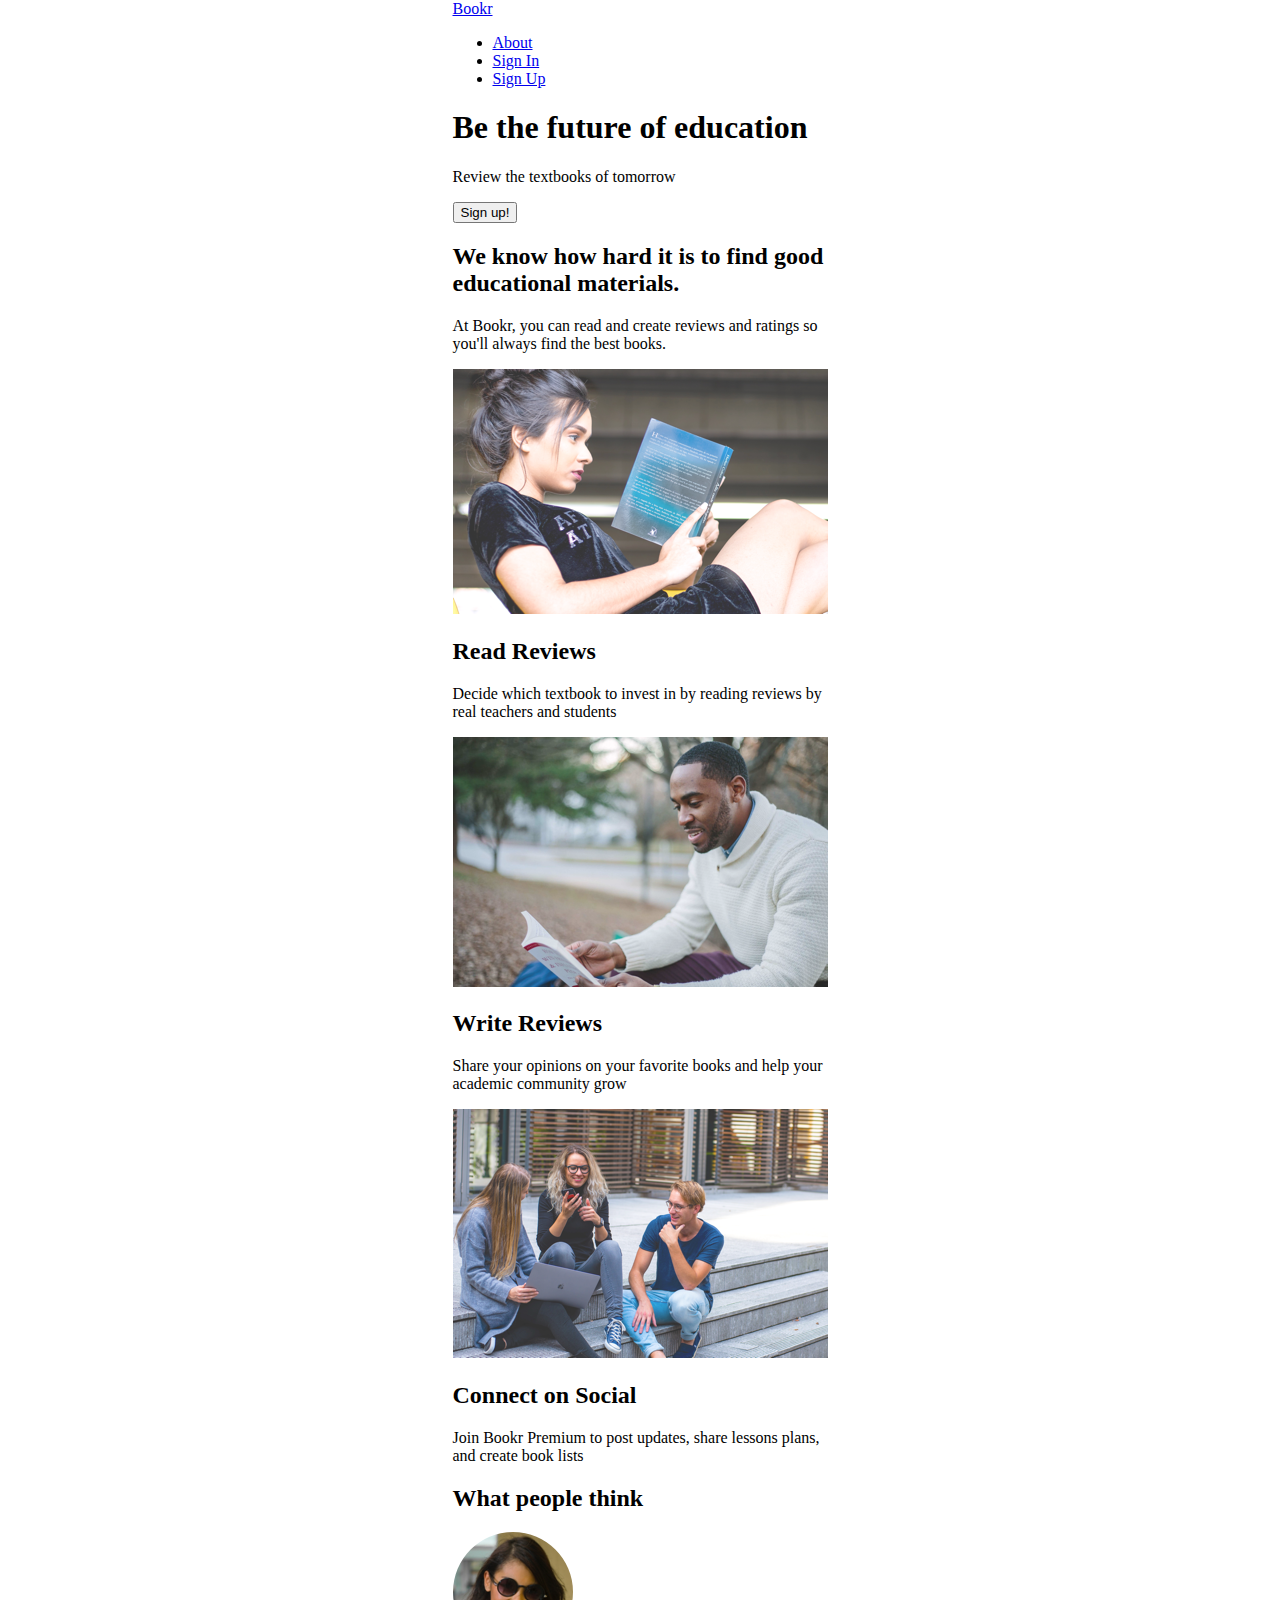
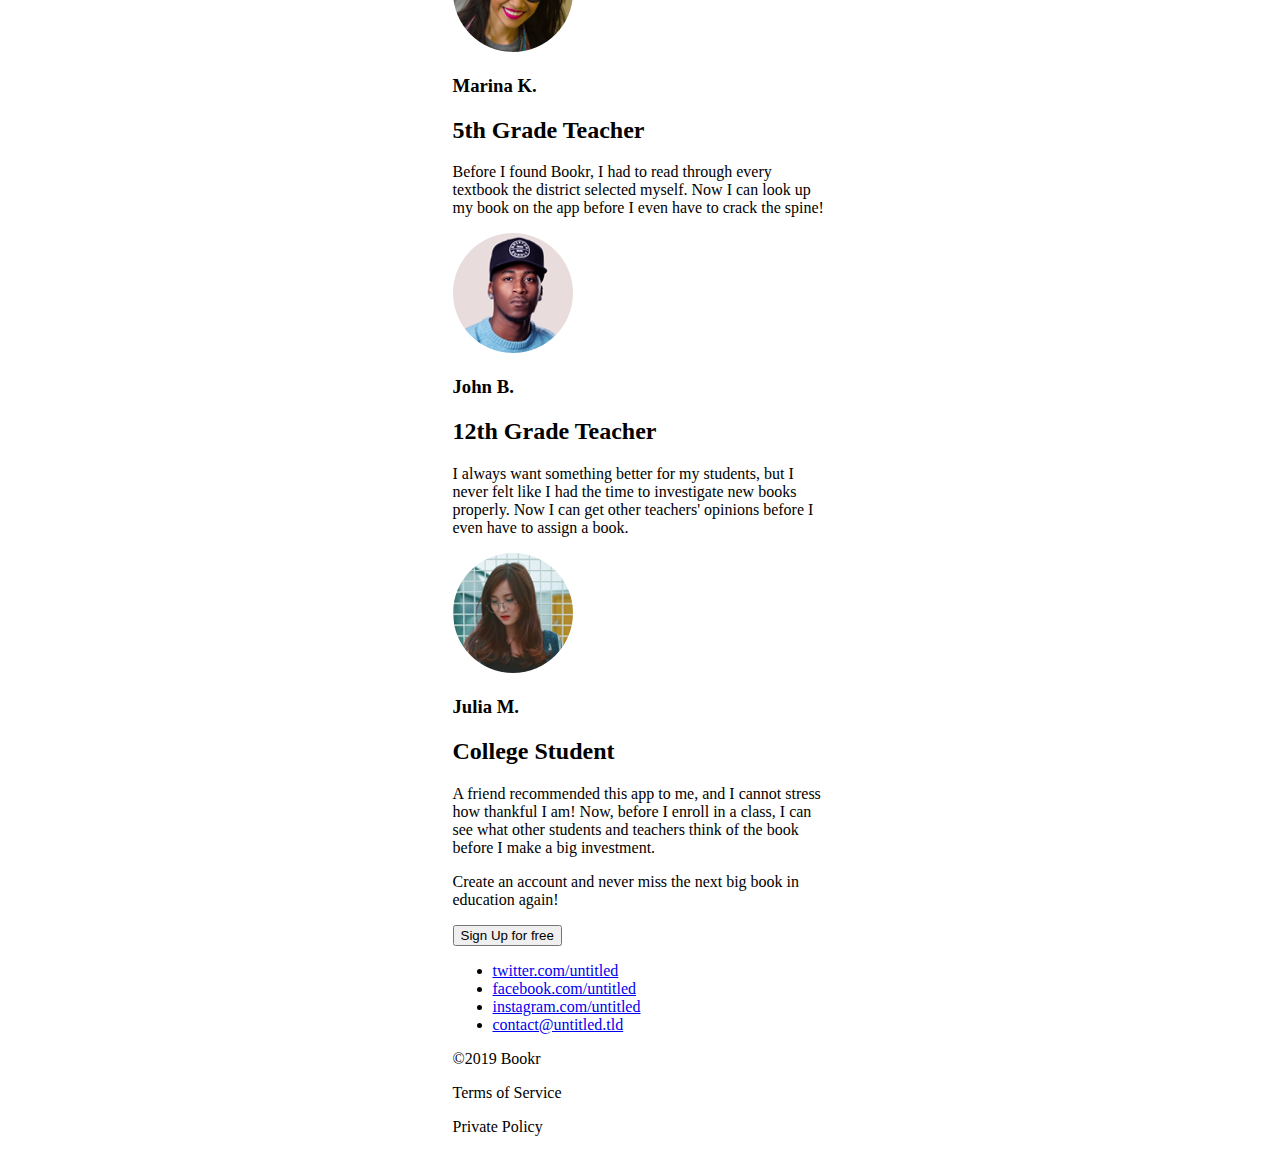
==== index.html @ c758409e "Reworking my code, got the nav bar working." ====
<!DOCTYPE html>
<html>
  <head>
    <title>Bookr</title>
    <link rel="icon" href="./favicon.ico" />
    <link rel="stylesheet" type="text/css" href="./CSS/index.css" />
  </head>

  <body>
    <!-- Page wrapper -->
    <div id="page-wrapper">
      <!-- Header -->
      <header id="header" class="alt">
        <!-- Banner -->
        <section>
          <div class="inner banner">
            <!-- Nav -->
            <nav class="nav">
              <!-- <img src="" alt=""> Add gradient of the base blue color  -->
              <a href="#" class="font-logo">Bookr</a>
              <ul class="#">
                <li><a href="#">About</a></li>
                <li><a href="#">Sign In</a></li>
                <li><a href="#">Sign Up</a></li>
              </ul>
            </nav>
            <div>
              <!-- Figure out the horizontal triangle image. -->
            </div>
            <section id="header-content">
              <div>
                <h1>Be the future of education</h1>
                <p>Review the textbooks of tomorrow</p>
              </div>
              <div>
                <button>Sign up!</button>
              </div>
            </section>
          </div>
        </section>
      </header>
      <!-- Main -->
      <section>
        <!-- Upper Section 1, Explains what the App/Web App is and what it does -->
        <section>
          <!-- This section will have the first info blurb, be sure to style the line thing -->
          <div>
            <h2>We know how hard it is to find good educational materials.</h2>
            <p>
              At Bookr, you can read and create reviews and ratings so you'll
              always find the best books.
            </p>
          </div>
        </section>
        <!-- Upper Section 2, Break down of the three main goals of the app, Read Reviews, Write Reviews, Connect on Social  -->
        <section>
          <div>
            <div>
              <img
                src="assets/img/Read Reviews Image.png"
                alt="Girl reading a book while leaning backwards"
              />
              <h2>Read Reviews</h2>
            </div>
            <div>
              <p>
                Decide which textbook to invest in by reading reviews by real
                teachers and students
              </p>
            </div>
          </div>
          <div>
            <div>
              <img
                src="assets/img/Write Reviews Image.png"
                alt="Girl reading a book while leaning backwards"
              />
              <h2>Write Reviews</h2>
            </div>
            <div>
              <p>
                Share your opinions on your favorite books and help your
                academic community grow
              </p>
            </div>
          </div>
          <div>
            <div>
              <img
                src="assets/img/Connect Image.png"
                alt="Girl reading a book while leaning backwards"
              />
              <h2>Connect on Social</h2>
            </div>
            <div>
              <p>
                Join Bookr Premium to post updates, share lessons plans, and
                create book lists
              </p>
            </div>
          </div>
        </section>
        <!-- Upper Section 3, Shows the target Audiance giving reviews that push the three main goals of the app, Read Reviews, Write Reviews, Connect on Social  -->
        <section>
          <!-- Another Three card section with different style content -->
          <h2>What people think</h2>
          <div>
            <div>
              <div>
                <img src="assets/img/Marina Picture.png" alt="" />
              </div>
              <div>
                <h3>Marina K.</h3>
                <h2>5th Grade Teacher</h2>
              </div>
              <div>
                <p>
                  Before I found Bookr, I had to read through every textbook the
                  district selected myself. Now I can look up my book on the app
                  before I even have to crack the spine!
                </p>
              </div>
            </div>
            <div>
              <div>
                <img src="assets/img/John Image.png" alt="" />
              </div>
              <div>
                <h3>John B.</h3>
                <h2>12th Grade Teacher</h2>
              </div>
              <div>
                <p>
                  I always want something better for my students, but I never
                  felt like I had the time to investigate new books properly.
                  Now I can get other teachers' opinions before I even have to
                  assign a book.
                </p>
              </div>
            </div>
            <div>
              <div>
                <img src="assets/img/Julia Image.png" alt="" />
              </div>
              <div>
                <h3>Julia M.</h3>
                <h2>College Student</h2>
              </div>
              <div>
                <p>
                  A friend recommended this app to me, and I cannot stress how
                  thankful I am! Now, before I enroll in a class, I can see what
                  other students and teachers think of the book before I make a
                  big investment.
                </p>
              </div>
            </div>
          </div>
        </section>
        <!-- Call to Action -->
        <section>
          <p>
            Create an account and never miss the next big book in education
            again!
          </p>
          <button>Sign Up for free</button>
        </section>
      </section>

      <!-- Footer -->
      <section id="footer" class="wrapper">
        <ul class="#">
          <li>
            <a href="#" class="#"
              ><span class="#">twitter.com/untitled</span></a
            >
          </li>
          <li>
            <a href="#" class="#"
              ><span class="#">facebook.com/untitled</span></a
            >
          </li>
          <li>
            <a href="#" class="#"
              ><span class="#">instagram.com/untitled</span></a
            >
          </li>
          <li>
            <a href="#" class="#"
              ><span class="#">contact@untitled.tld</span></a
            >
          </li>
        </ul>
      </section>

      <!-- Copyright -->
      <section class="wrapper style2 copyright">
        <div class="inner">
          <p>&copy;2019 Bookr</p>
          <p>Terms of Service</p>
          <p>Private Policy</p>
        </div>
      </section>
    </div>

    <!-- Scripts -->
    <script src="#"></script>
    <script src="#"></script>
  </body>
</html>
---- CSS/index.css ----
@font-face {
  font-family: 'PT Sans';
  font-style: italic;
  font-weight: 400;
  src: local('PT Sans Italic'), local('PTSans-Italic'), url(https://fonts.gstatic.com/s/ptsans/v10/jizYRExUiTo99u79D0e0x8mN.ttf) format('truetype');
}
@font-face {
  font-family: 'PT Sans';
  font-style: italic;
  font-weight: 700;
  src: local('PT Sans Bold Italic'), local('PTSans-BoldItalic'), url(https://fonts.gstatic.com/s/ptsans/v10/jizdRExUiTo99u79D0e8fOydLxUY.ttf) format('truetype');
}
@font-face {
  font-family: 'PT Sans';
  font-style: normal;
  font-weight: 400;
  src: local('PT Sans'), local('PTSans-Regular'), url(https://fonts.gstatic.com/s/ptsans/v10/jizaRExUiTo99u79D0KEwA.ttf) format('truetype');
}
@font-face {
  font-family: 'PT Sans';
  font-style: normal;
  font-weight: 700;
  src: local('PT Sans Bold'), local('PTSans-Bold'), url(https://fonts.gstatic.com/s/ptsans/v10/jizfRExUiTo99u79B_mh0O6tKA.ttf) format('truetype');
}
* {
  box-sizing: border-box;
}
html,
body {
  margin: 0;
  padding: 0;
}
#page-wrapper {
  margin-right: auto;
  /* 1 */
  margin-left: auto;
  /* 1 */
  max-width: 375px;
  /* 2 */
  padding-right: 0;
  /* 3 */
  padding-left: 0;
  /* 3 */
}
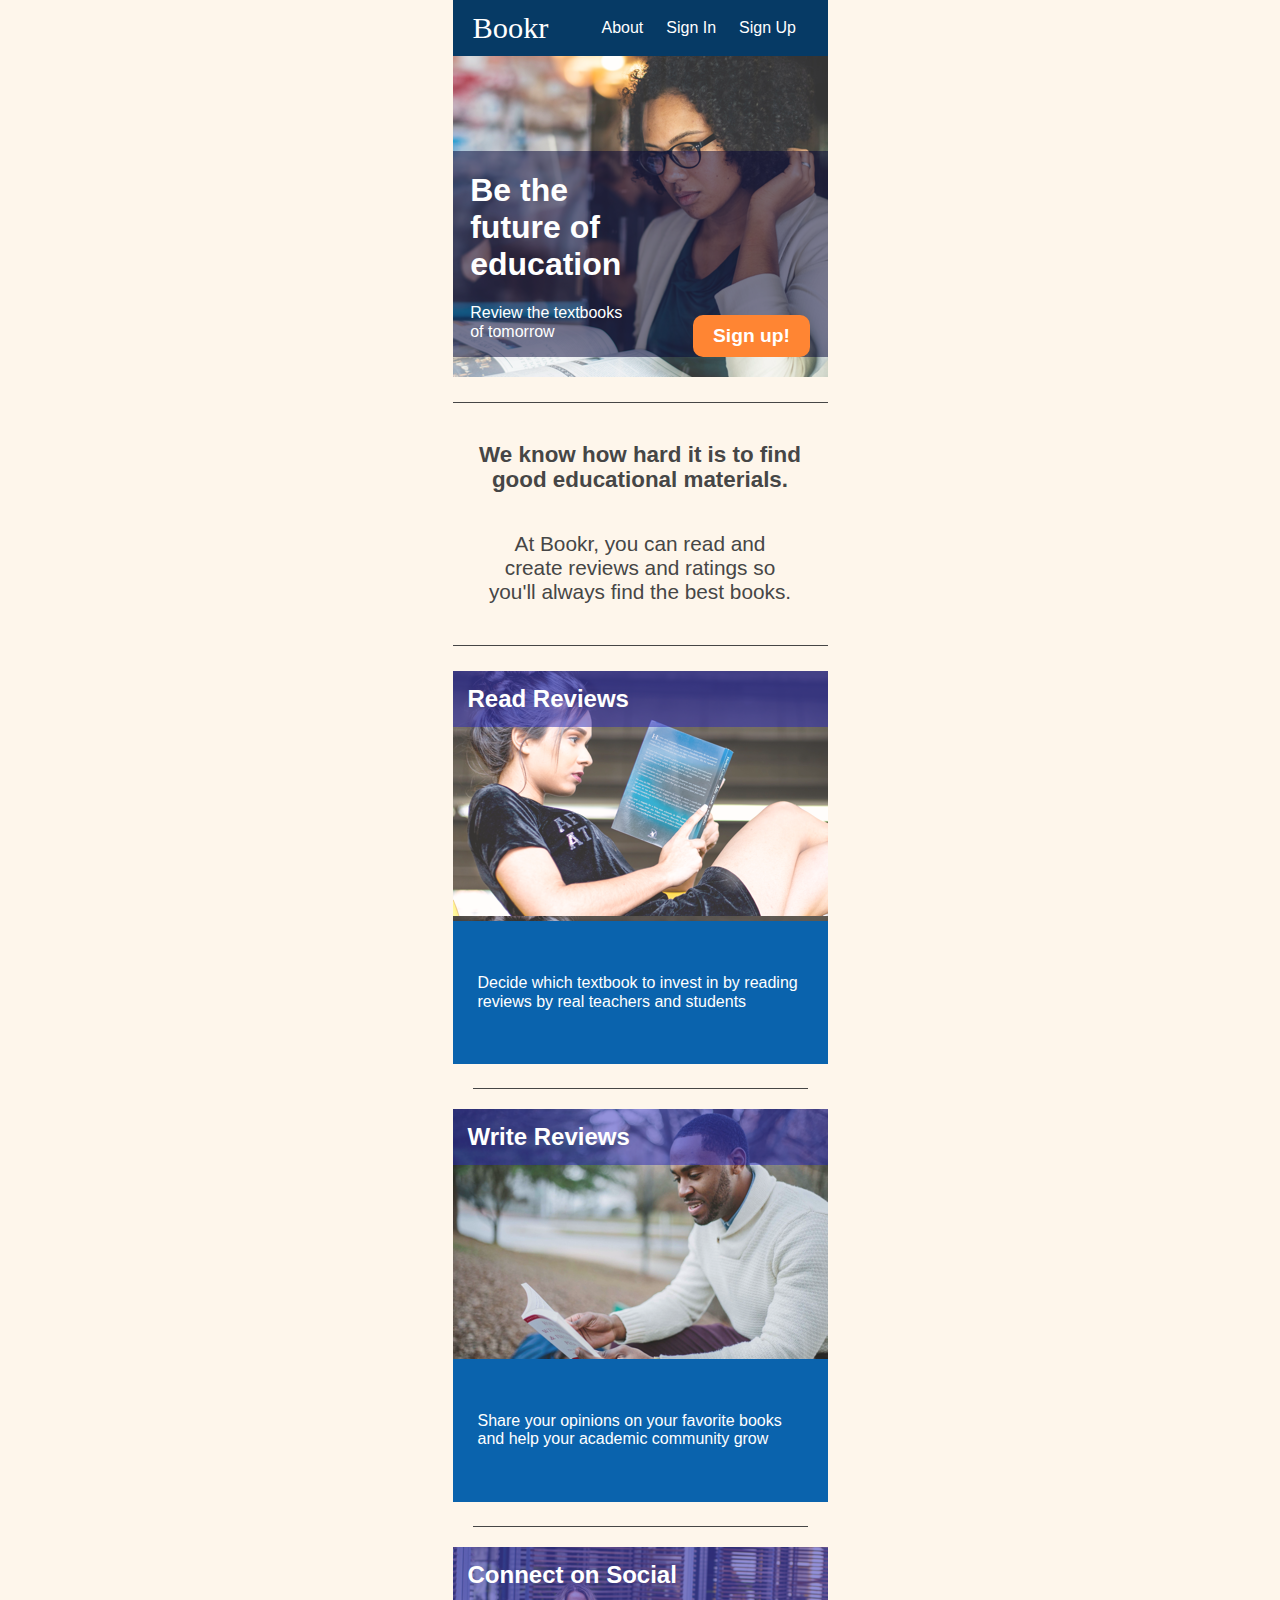
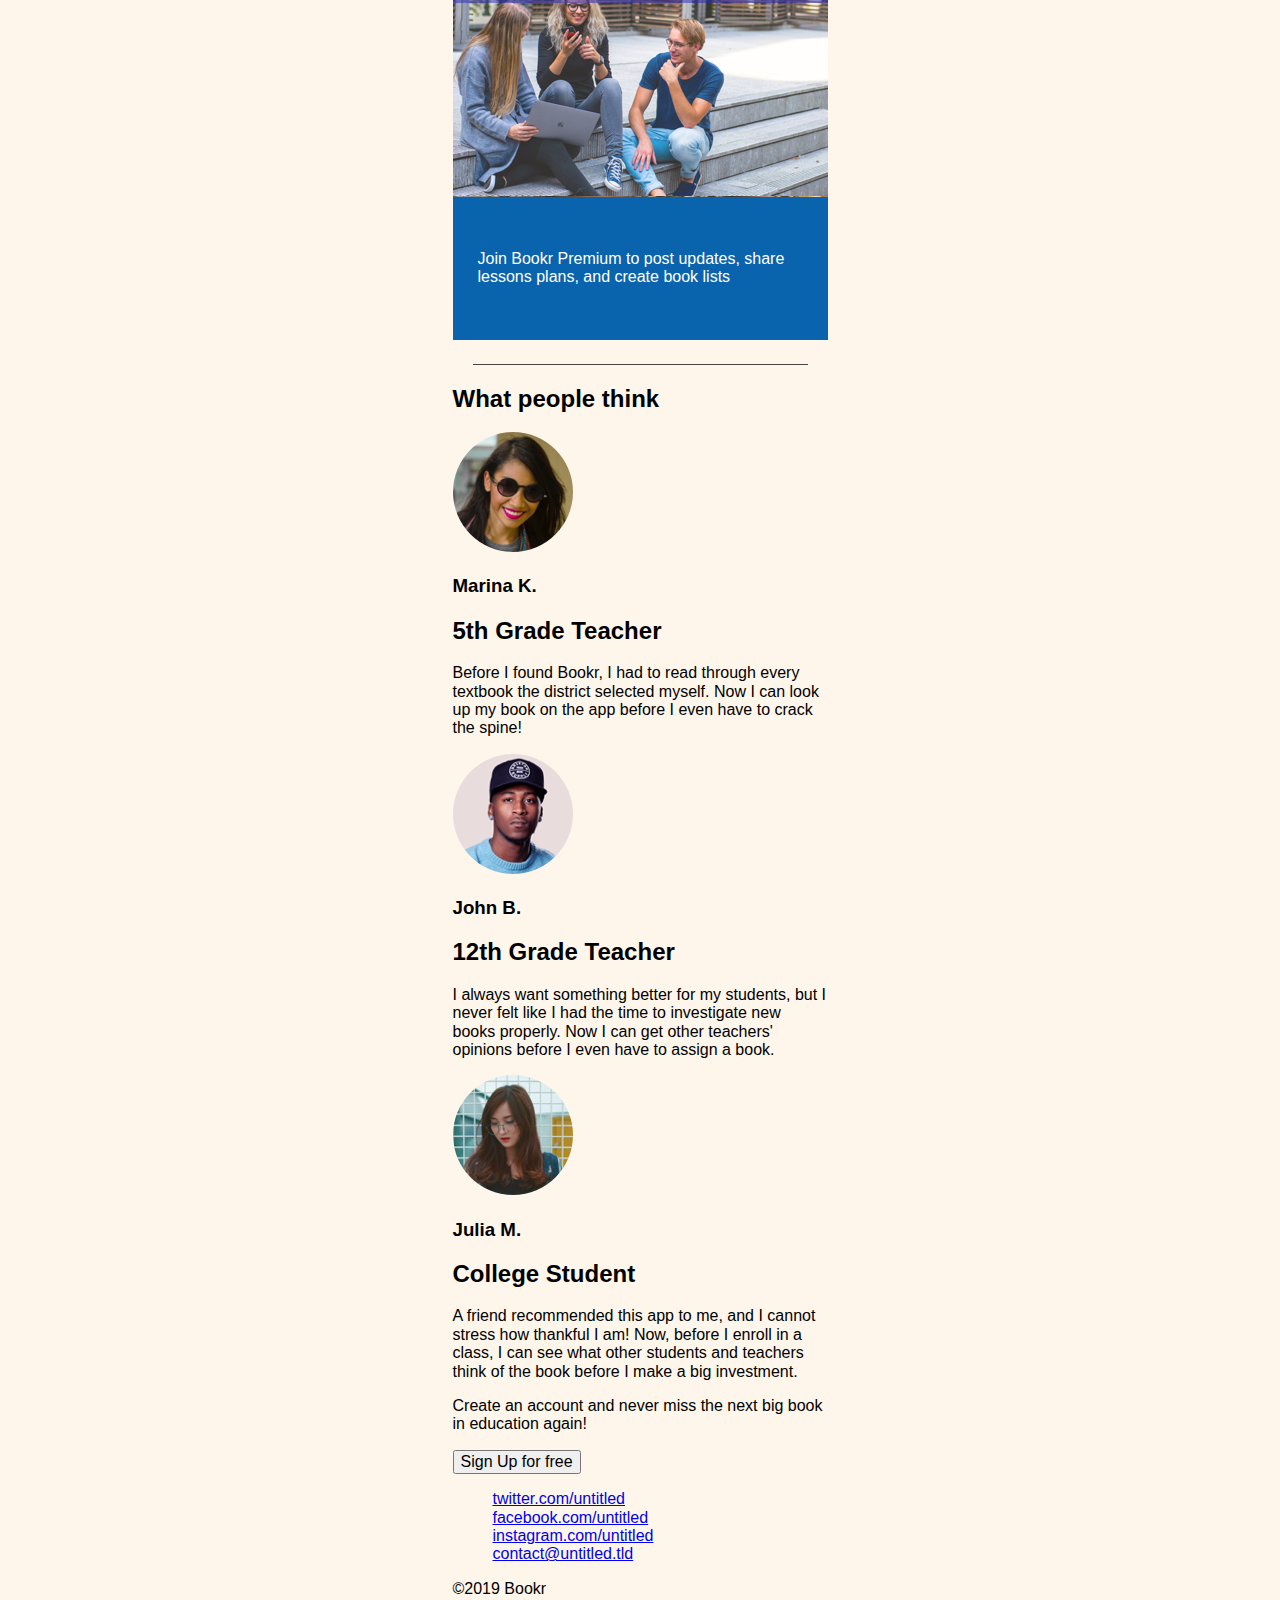
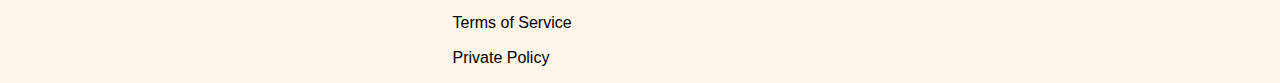
==== commit 90fd5f85: "Ending for the day, basic layout and styles are in place." ====
--- a/index.html
+++ b/index.html
@@ -1,210 +1,201 @@
 <!DOCTYPE html>
 <html>
-  <head>
-    <title>Bookr</title>
-    <link rel="icon" href="./favicon.ico" />
-    <link rel="stylesheet" type="text/css" href="./CSS/index.css" />
-  </head>
-
-  <body>
-    <!-- Page wrapper -->
-    <div id="page-wrapper">
-      <!-- Header -->
-      <header id="header" class="alt">
-        <!-- Banner -->
-        <section>
-          <div class="inner banner">
-            <!-- Nav -->
-            <nav class="nav">
-              <!-- <img src="" alt=""> Add gradient of the base blue color  -->
-              <a href="#" class="font-logo">Bookr</a>
-              <ul class="#">
-                <li><a href="#">About</a></li>
-                <li><a href="#">Sign In</a></li>
-                <li><a href="#">Sign Up</a></li>
-              </ul>
-            </nav>
-            <div>
-              <!-- Figure out the horizontal triangle image. -->
-            </div>
-            <section id="header-content">
-              <div>
-                <h1>Be the future of education</h1>
-                <p>Review the textbooks of tomorrow</p>
-              </div>
-              <div>
-                <button>Sign up!</button>
-              </div>
-            </section>
-          </div>
-        </section>
-      </header>
-      <!-- Main -->
-      <section>
-        <!-- Upper Section 1, Explains what the App/Web App is and what it does -->
-        <section>
-          <!-- This section will have the first info blurb, be sure to style the line thing -->
-          <div>
-            <h2>We know how hard it is to find good educational materials.</h2>
+
+<head>
+  <title>Bookr</title>
+  <link rel="icon" href="./favicon.ico" />
+  <link rel="stylesheet" type="text/css" href="./CSS/index.css" />
+</head>
+
+<body>
+  <!-- Page wrapper -->
+  <div id="page-wrapper">
+    <!-- Header -->
+    <header id="header" class="alt">
+      <!-- Banner -->
+      <section>
+        <div class="inner banner">
+          <!-- Nav -->
+          <nav class="nav">
+            <!-- <img src="" alt=""> Add gradient of the base blue color  -->
+            <a href="#" class="font-logo">Bookr</a>
+            <ul class="#">
+              <li><a href="#">About</a></li>
+              <li><a href="#">Sign In</a></li>
+              <li><a href="#">Sign Up</a></li>
+            </ul>
+          </nav>
+          <div>
+            <!-- Figure out the horizontal triangle image. -->
+          </div>
+          <section class="header-content">
+            <div class="h-top">
+              <h1>Be the future of education</h1>
+              <p>
+                Review the textbooks<br />
+                of tomorrow
+              </p>
+            </div>
+            <div class="h-bottom">
+              <button>Sign up!</button>
+            </div>
+          </section>
+        </div>
+      </section>
+    </header>
+    <!-- Main -->
+    <section>
+      <!-- Upper Section 1, Explains what the App/Web App is and what it does -->
+      <section>
+        <!-- This section will have the first info blurb, be sure to style the line thing -->
+        <div class="below-header">
+          <h2>
+            We know how hard it is to find<br />
+            good educational materials.
+          </h2>
+          <p>
+            At Bookr, you can read and <br />create reviews and ratings so<br />
+            you'll always find the best books.
+          </p>
+        </div>
+      </section>
+      <!-- Upper Section 2, Break down of the three main goals of the app, Read Reviews, Write Reviews, Connect on Social  -->
+      <section>
+        <div class="card_top">
+          <div class="img_1">
+            <h2>Read Reviews</h2>
+          </div>
+          <div class="blue">
             <p>
-              At Bookr, you can read and create reviews and ratings so you'll
-              always find the best books.
+              Decide which textbook to invest in by reading reviews by real
+              teachers and students
             </p>
           </div>
-        </section>
-        <!-- Upper Section 2, Break down of the three main goals of the app, Read Reviews, Write Reviews, Connect on Social  -->
-        <section>
-          <div>
-            <div>
-              <img
-                src="assets/img/Read Reviews Image.png"
-                alt="Girl reading a book while leaning backwards"
-              />
-              <h2>Read Reviews</h2>
-            </div>
-            <div>
-              <p>
-                Decide which textbook to invest in by reading reviews by real
-                teachers and students
-              </p>
-            </div>
-          </div>
-          <div>
-            <div>
-              <img
-                src="assets/img/Write Reviews Image.png"
-                alt="Girl reading a book while leaning backwards"
-              />
-              <h2>Write Reviews</h2>
-            </div>
-            <div>
-              <p>
-                Share your opinions on your favorite books and help your
-                academic community grow
-              </p>
-            </div>
-          </div>
-          <div>
-            <div>
-              <img
-                src="assets/img/Connect Image.png"
-                alt="Girl reading a book while leaning backwards"
-              />
-              <h2>Connect on Social</h2>
-            </div>
-            <div>
-              <p>
-                Join Bookr Premium to post updates, share lessons plans, and
-                create book lists
-              </p>
-            </div>
-          </div>
-        </section>
-        <!-- Upper Section 3, Shows the target Audiance giving reviews that push the three main goals of the app, Read Reviews, Write Reviews, Connect on Social  -->
-        <section>
-          <!-- Another Three card section with different style content -->
-          <h2>What people think</h2>
-          <div>
-            <div>
-              <div>
-                <img src="assets/img/Marina Picture.png" alt="" />
-              </div>
-              <div>
-                <h3>Marina K.</h3>
-                <h2>5th Grade Teacher</h2>
-              </div>
-              <div>
-                <p>
-                  Before I found Bookr, I had to read through every textbook the
-                  district selected myself. Now I can look up my book on the app
-                  before I even have to crack the spine!
-                </p>
-              </div>
-            </div>
-            <div>
-              <div>
-                <img src="assets/img/John Image.png" alt="" />
-              </div>
-              <div>
-                <h3>John B.</h3>
-                <h2>12th Grade Teacher</h2>
-              </div>
-              <div>
-                <p>
-                  I always want something better for my students, but I never
-                  felt like I had the time to investigate new books properly.
-                  Now I can get other teachers' opinions before I even have to
-                  assign a book.
-                </p>
-              </div>
-            </div>
-            <div>
-              <div>
-                <img src="assets/img/Julia Image.png" alt="" />
-              </div>
-              <div>
-                <h3>Julia M.</h3>
-                <h2>College Student</h2>
-              </div>
-              <div>
-                <p>
-                  A friend recommended this app to me, and I cannot stress how
-                  thankful I am! Now, before I enroll in a class, I can see what
-                  other students and teachers think of the book before I make a
-                  big investment.
-                </p>
-              </div>
-            </div>
-          </div>
-        </section>
-        <!-- Call to Action -->
-        <section>
-          <p>
-            Create an account and never miss the next big book in education
-            again!
-          </p>
-          <button>Sign Up for free</button>
-        </section>
-      </section>
-
-      <!-- Footer -->
-      <section id="footer" class="wrapper">
-        <ul class="#">
-          <li>
-            <a href="#" class="#"
-              ><span class="#">twitter.com/untitled</span></a
-            >
-          </li>
-          <li>
-            <a href="#" class="#"
-              ><span class="#">facebook.com/untitled</span></a
-            >
-          </li>
-          <li>
-            <a href="#" class="#"
-              ><span class="#">instagram.com/untitled</span></a
-            >
-          </li>
-          <li>
-            <a href="#" class="#"
-              ><span class="#">contact@untitled.tld</span></a
-            >
-          </li>
-        </ul>
-      </section>
-
-      <!-- Copyright -->
-      <section class="wrapper style2 copyright">
-        <div class="inner">
-          <p>&copy;2019 Bookr</p>
-          <p>Terms of Service</p>
-          <p>Private Policy</p>
-        </div>
-      </section>
-    </div>
-
-    <!-- Scripts -->
-    <script src="#"></script>
-    <script src="#"></script>
-  </body>
-</html>
+        </div>
+        <div class="black_line"></div>
+        <div class="card_top">
+          <div class="img_2">
+            <h2>Write Reviews</h2>
+          </div>
+          <div class="blue">
+            <p>
+              Share your opinions on your favorite books and help your
+              academic community grow
+            </p>
+          </div>
+        </div>
+        <div class="black_line"></div>
+        <div class="card_top">
+          <div class="img_3">
+            <h2>Connect on Social</h2>
+          </div>
+          <div class="blue">
+            <p>
+              Join Bookr Premium to post updates, share lessons plans, and
+              create book lists
+            </p>
+          </div>
+        </div>
+        <div class="black_line"></div>
+      </section>
+      <!-- Upper Section 3, Shows the target Audiance giving reviews that push the three main goals of the app, Read Reviews, Write Reviews, Connect on Social  -->
+      <section>
+        <!-- Another Three card section with different style content -->
+        <h2>What people think</h2>
+        <div>
+          <div>
+            <div>
+              <img src="/assets/img/Marina-Picture.png" alt="" />
+            </div>
+            <div>
+              <h3>Marina K.</h3>
+              <h2>5th Grade Teacher</h2>
+            </div>
+            <div>
+              <p>
+                Before I found Bookr, I had to read through every textbook the
+                district selected myself. Now I can look up my book on the app
+                before I even have to crack the spine!
+              </p>
+            </div>
+          </div>
+          <div>
+            <div>
+              <img src="assets/img/John Image.png" alt="" />
+            </div>
+            <div>
+              <h3>John B.</h3>
+              <h2>12th Grade Teacher</h2>
+            </div>
+            <div>
+              <p>
+                I always want something better for my students, but I never
+                felt like I had the time to investigate new books properly.
+                Now I can get other teachers' opinions before I even have to
+                assign a book.
+              </p>
+            </div>
+          </div>
+          <div>
+            <div>
+              <img src="assets/img/Julia Image.png" alt="" />
+            </div>
+            <div>
+              <h3>Julia M.</h3>
+              <h2>College Student</h2>
+            </div>
+            <div>
+              <p>
+                A friend recommended this app to me, and I cannot stress how
+                thankful I am! Now, before I enroll in a class, I can see what
+                other students and teachers think of the book before I make a
+                big investment.
+              </p>
+            </div>
+          </div>
+        </div>
+      </section>
+      <!-- Call to Action -->
+      <section>
+        <p>
+          Create an account and never miss the next big book in education
+          again!
+        </p>
+        <button>Sign Up for free</button>
+      </section>
+    </section>
+
+    <!-- Footer -->
+    <section id="footer" class="wrapper">
+      <ul class="#">
+        <li>
+          <a href="#" class="#"><span class="#">twitter.com/untitled</span></a>
+        </li>
+        <li>
+          <a href="#" class="#"><span class="#">facebook.com/untitled</span></a>
+        </li>
+        <li>
+          <a href="#" class="#"><span class="#">instagram.com/untitled</span></a>
+        </li>
+        <li>
+          <a href="#" class="#"><span class="#">contact@untitled.tld</span></a>
+        </li>
+      </ul>
+    </section>
+
+    <!-- Copyright -->
+    <section class="wrapper style2 copyright">
+      <div class="inner">
+        <p>&copy;2019 Bookr</p>
+        <p>Terms of Service</p>
+        <p>Private Policy</p>
+      </div>
+    </section>
+  </div>
+
+  <!-- Scripts -->
+  <script src="#"></script>
+  <script src="#"></script>
+</body>
+
+</html>--- a/CSS/index.css
+++ b/CSS/index.css
@@ -30,15 +30,442 @@
   margin: 0;
   padding: 0;
 }
+/*! normalize.css v8.0.1 | MIT License | github.com/necolas/normalize.css */
+/* Document
+   ========================================================================== */
+* {
+  list-style: none;
+}
+/**
+ * 1. Correct the line height in all browsers.
+ * 2. Prevent adjustments of font size after orientation changes in iOS.
+ */
+html {
+  line-height: 1.15;
+  /* 1 */
+  -webkit-text-size-adjust: 100%;
+  /* 2 */
+}
+/* Sections
+   ========================================================================== */
+/**
+ * Remove the margin in all browsers.
+ */
+body {
+  margin: 0;
+}
+/**
+ * Render the `main` element consistently in IE.
+ */
+main {
+  display: block;
+}
+/**
+ * Correct the font size and margin on `h1` elements within `section` and
+ * `article` contexts in Chrome, Firefox, and Safari.
+ */
+h1 {
+  font-size: 2em;
+  margin: 0.67em 0;
+}
+/* Grouping content
+   ========================================================================== */
+/**
+ * 1. Add the correct box sizing in Firefox.
+ * 2. Show the overflow in Edge and IE.
+ */
+hr {
+  box-sizing: content-box;
+  /* 1 */
+  height: 0;
+  /* 1 */
+  overflow: visible;
+  /* 2 */
+}
+/**
+ * 1. Correct the inheritance and scaling of font size in all browsers.
+ * 2. Correct the odd `em` font sizing in all browsers.
+ */
+pre {
+  font-family: monospace, monospace;
+  /* 1 */
+  font-size: 1em;
+  /* 2 */
+}
+/* Text-level semantics
+   ========================================================================== */
+/**
+ * Remove the gray background on active links in IE 10.
+ */
+a {
+  background-color: transparent;
+}
+/**
+ * 1. Remove the bottom border in Chrome 57-
+ * 2. Add the correct text decoration in Chrome, Edge, IE, Opera, and Safari.
+ */
+abbr[title] {
+  border-bottom: none;
+  /* 1 */
+  text-decoration: underline;
+  /* 2 */
+  text-decoration: underline dotted;
+  /* 2 */
+}
+/**
+ * Add the correct font weight in Chrome, Edge, and Safari.
+ */
+b,
+strong {
+  font-weight: bolder;
+}
+/**
+ * 1. Correct the inheritance and scaling of font size in all browsers.
+ * 2. Correct the odd `em` font sizing in all browsers.
+ */
+code,
+kbd,
+samp {
+  font-family: monospace, monospace;
+  /* 1 */
+  font-size: 1em;
+  /* 2 */
+}
+/**
+ * Add the correct font size in all browsers.
+ */
+small {
+  font-size: 80%;
+}
+/**
+ * Prevent `sub` and `sup` elements from affecting the line height in
+ * all browsers.
+ */
+sub,
+sup {
+  font-size: 75%;
+  line-height: 0;
+  position: relative;
+  vertical-align: baseline;
+}
+sub {
+  bottom: -0.25em;
+}
+sup {
+  top: -0.5em;
+}
+/* Embedded content
+   ========================================================================== */
+/**
+ * Remove the border on images inside links in IE 10.
+ */
+img {
+  border-style: none;
+}
+/* Forms
+   ========================================================================== */
+/**
+ * 1. Change the font styles in all browsers.
+ * 2. Remove the margin in Firefox and Safari.
+ */
+button,
+input,
+optgroup,
+select,
+textarea {
+  font-family: inherit;
+  /* 1 */
+  font-size: 100%;
+  /* 1 */
+  line-height: 1.15;
+  /* 1 */
+  margin: 0;
+  /* 2 */
+}
+/**
+ * Show the overflow in IE.
+ * 1. Show the overflow in Edge.
+ */
+button,
+input {
+  /* 1 */
+  overflow: visible;
+}
+/**
+ * Remove the inheritance of text transform in Edge, Firefox, and IE.
+ * 1. Remove the inheritance of text transform in Firefox.
+ */
+button,
+select {
+  /* 1 */
+  text-transform: none;
+}
+/**
+ * Correct the inability to style clickable types in iOS and Safari.
+ */
+button,
+[type="button"],
+[type="reset"],
+[type="submit"] {
+  -webkit-appearance: button;
+}
+/**
+ * Remove the inner border and padding in Firefox.
+ */
+button::-moz-focus-inner,
+[type="button"]::-moz-focus-inner,
+[type="reset"]::-moz-focus-inner,
+[type="submit"]::-moz-focus-inner {
+  border-style: none;
+  padding: 0;
+}
+/**
+ * Restore the focus styles unset by the previous rule.
+ */
+button:-moz-focusring,
+[type="button"]:-moz-focusring,
+[type="reset"]:-moz-focusring,
+[type="submit"]:-moz-focusring {
+  outline: 1px dotted ButtonText;
+}
+/**
+ * Correct the padding in Firefox.
+ */
+fieldset {
+  padding: 0.35em 0.75em 0.625em;
+}
+/**
+ * 1. Correct the text wrapping in Edge and IE.
+ * 2. Correct the color inheritance from `fieldset` elements in IE.
+ * 3. Remove the padding so developers are not caught out when they zero out
+ *    `fieldset` elements in all browsers.
+ */
+legend {
+  box-sizing: border-box;
+  /* 1 */
+  color: inherit;
+  /* 2 */
+  display: table;
+  /* 1 */
+  max-width: 100%;
+  /* 1 */
+  padding: 0;
+  /* 3 */
+  white-space: normal;
+  /* 1 */
+}
+/**
+ * Add the correct vertical alignment in Chrome, Firefox, and Opera.
+ */
+progress {
+  vertical-align: baseline;
+}
+/**
+ * Remove the default vertical scrollbar in IE 10+.
+ */
+textarea {
+  overflow: auto;
+}
+/**
+ * 1. Add the correct box sizing in IE 10.
+ * 2. Remove the padding in IE 10.
+ */
+[type="checkbox"],
+[type="radio"] {
+  box-sizing: border-box;
+  /* 1 */
+  padding: 0;
+  /* 2 */
+}
+/**
+ * Correct the cursor style of increment and decrement buttons in Chrome.
+ */
+[type="number"]::-webkit-inner-spin-button,
+[type="number"]::-webkit-outer-spin-button {
+  height: auto;
+}
+/**
+ * 1. Correct the odd appearance in Chrome and Safari.
+ * 2. Correct the outline style in Safari.
+ */
+[type="search"] {
+  -webkit-appearance: textfield;
+  /* 1 */
+  outline-offset: -2px;
+  /* 2 */
+}
+/**
+ * Remove the inner padding in Chrome and Safari on macOS.
+ */
+[type="search"]::-webkit-search-decoration {
+  -webkit-appearance: none;
+}
+/**
+ * 1. Correct the inability to style clickable types in iOS and Safari.
+ * 2. Change font properties to `inherit` in Safari.
+ */
+::-webkit-file-upload-button {
+  -webkit-appearance: button;
+  /* 1 */
+  font: inherit;
+  /* 2 */
+}
+/* Interactive
+   ========================================================================== */
+/*
+ * Add the correct display in Edge, IE 10+, and Firefox.
+ */
+details {
+  display: block;
+}
+/*
+ * Add the correct display in all browsers.
+ */
+summary {
+  display: list-item;
+}
+/* Misc
+   ========================================================================== */
+/**
+ * Add the correct display in IE 10+.
+ */
+template {
+  display: none;
+}
+/**
+ * Add the correct display in IE 10.
+ */
+[hidden] {
+  display: none;
+}
+* {
+  font-family: 'Lucida Sans', 'Lucida Sans Regular', 'Lucida Grande', 'Lucida Sans Unicode', Geneva, Verdana, sans-serif;
+}
+body {
+  background-color: #fef6eb;
+}
 #page-wrapper {
   margin-right: auto;
-  /* 1 */
   margin-left: auto;
-  /* 1 */
   max-width: 375px;
-  /* 2 */
   padding-right: 0;
-  /* 3 */
   padding-left: 0;
-  /* 3 */
-}
+}
+.banner {
+  background-image: url(../assets/img/Hero-banner-image.png);
+  height: 377px;
+}
+.black_line {
+  margin-right: 20px;
+  margin-left: 20px;
+  border-bottom: 1px solid #464646;
+  height: 25px;
+}
+.nav {
+  height: 56px;
+  background-color: #063A65;
+  width: 100%;
+  display: flex;
+  flex-direction: row;
+  justify-content: space-around;
+  align-items: center;
+}
+.nav .font-logo {
+  width: 10%;
+  margin-left: 20px;
+  margin-right: 20px;
+  color: white;
+  text-decoration: none;
+  font-size: 1.9rem;
+  font-family: Cambria, Cochin, Georgia, Times, 'Times New Roman', serif;
+}
+.nav ul {
+  display: flex;
+  flex-direction: row;
+  justify-content: space-around;
+  align-items: center;
+  margin-left: 20px;
+  margin-right: 20px;
+  width: 80%;
+}
+.nav ul a {
+  color: white;
+  text-decoration: none;
+}
+.header-content {
+  background-color: rgba(0, 0, 50, 0.5);
+  color: white;
+  margin-top: 95px;
+  display: flex;
+  flex-direction: row;
+  justify-content: space-around;
+  align-items: flex-end;
+}
+.header-content .h-top {
+  width: 50%;
+}
+.header-content .h-top h1 {
+  font-size: 2rem;
+}
+.header-content button {
+  background-color: #ff8533;
+  border: none;
+  color: white;
+  padding: 10px 20px;
+  font-size: 1.2rem;
+  font-weight: bold;
+  display: inline-block;
+  border-radius: 10px;
+}
+.below-header {
+  display: flex;
+  flex-direction: column;
+  justify-content: center;
+  align-items: center;
+  text-align: center;
+  border-style: solid;
+  border-width: 1px 0;
+  margin: 25px auto;
+  color: #464646;
+}
+.below-header h2 {
+  font-size: 1.4rem;
+  padding-top: 20px;
+}
+.below-header p {
+  font-size: 1.3rem;
+  padding-bottom: 20px;
+}
+.card_top {
+  color: white;
+}
+.card_top h2 {
+  display: flex;
+  flex-direction: row;
+  justify-content: flex-start;
+  align-items: center;
+  height: 56px;
+  background-color: rgba(40, 40, 187, 0.5);
+  padding-left: 15px;
+}
+.card_top .img_1 {
+  background-image: url(../assets/img/Read-Reviews-Image.png);
+  height: 250px;
+}
+.card_top .img_2 {
+  background-image: url(../assets/img/Write-Reviews-Image.png);
+  height: 250px;
+}
+.card_top .img_3 {
+  background-image: url(../assets/img/Connect-Image.png);
+  height: 250px;
+}
+.card_top .blue {
+  background-color: #0a63ad;
+  height: 143px;
+  display: flex;
+  flex-direction: row;
+  justify-content: center;
+  align-items: center;
+  padding: 25px;
+}
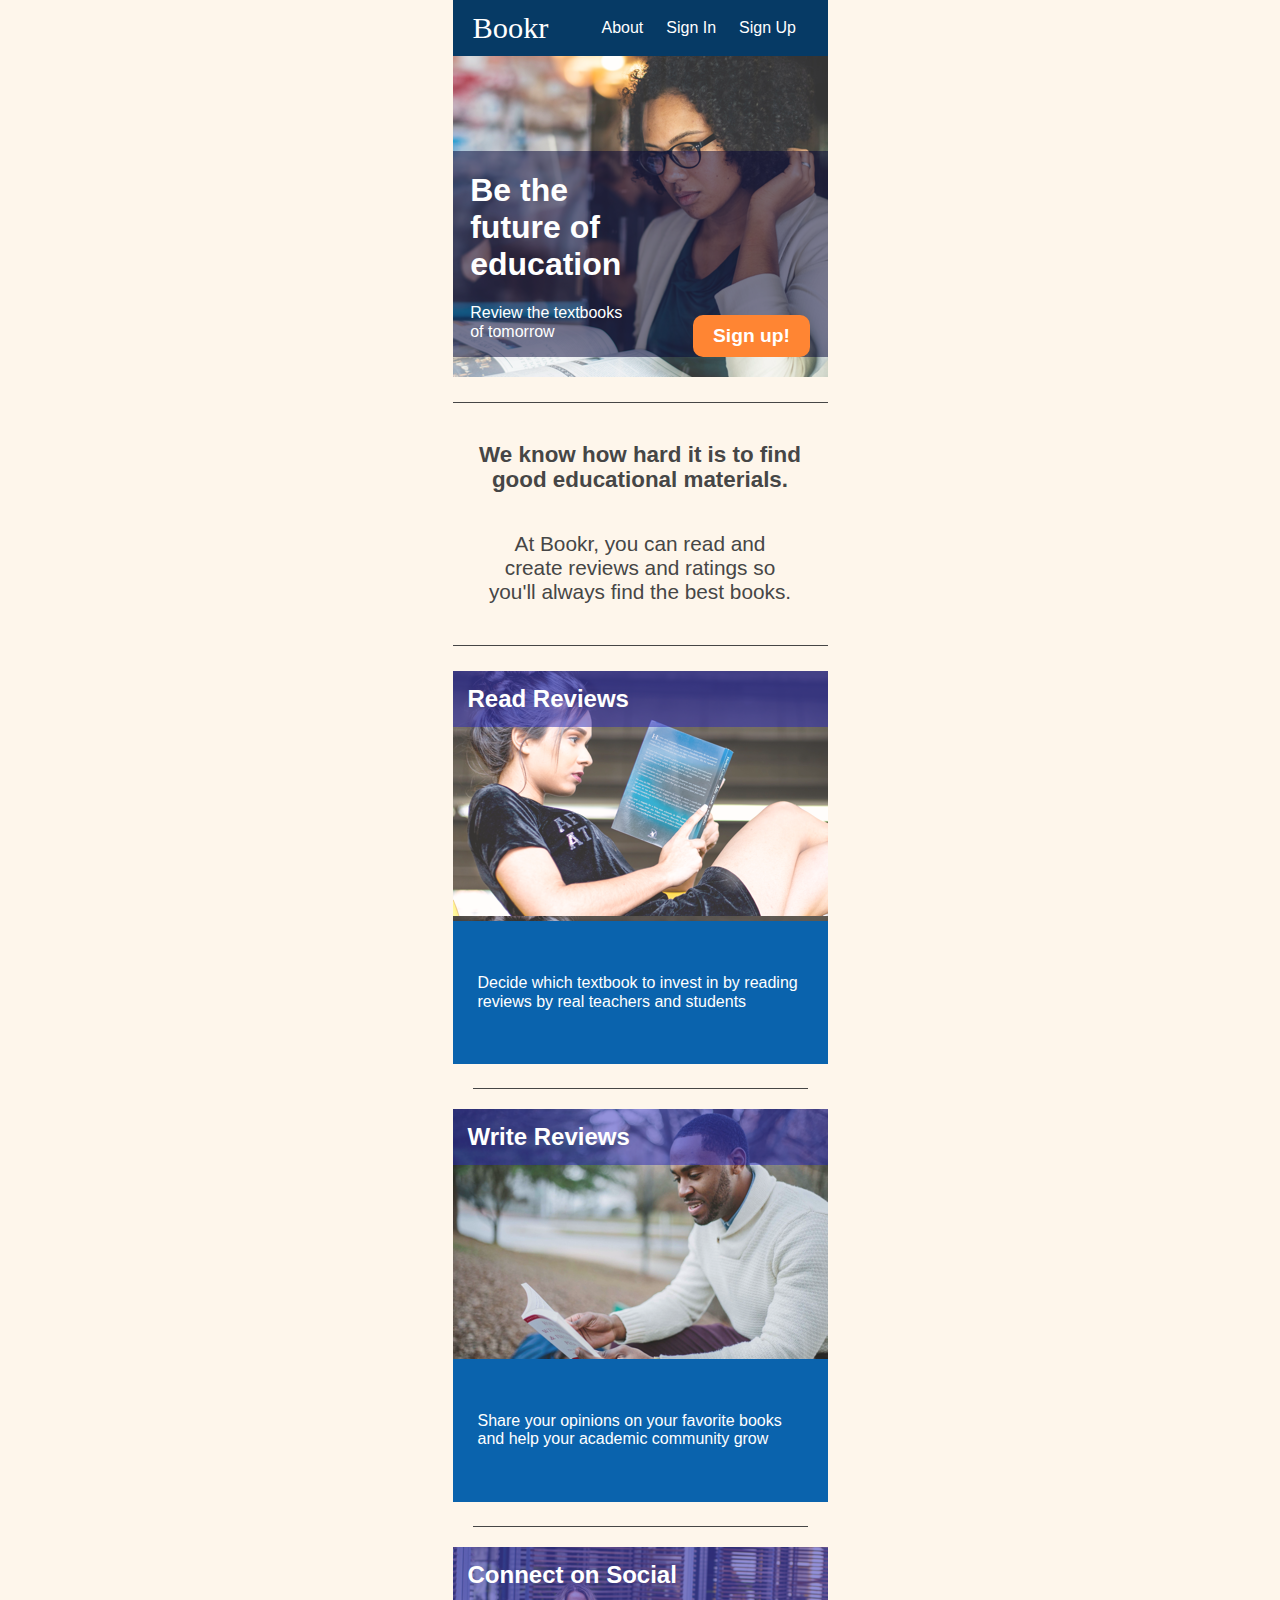
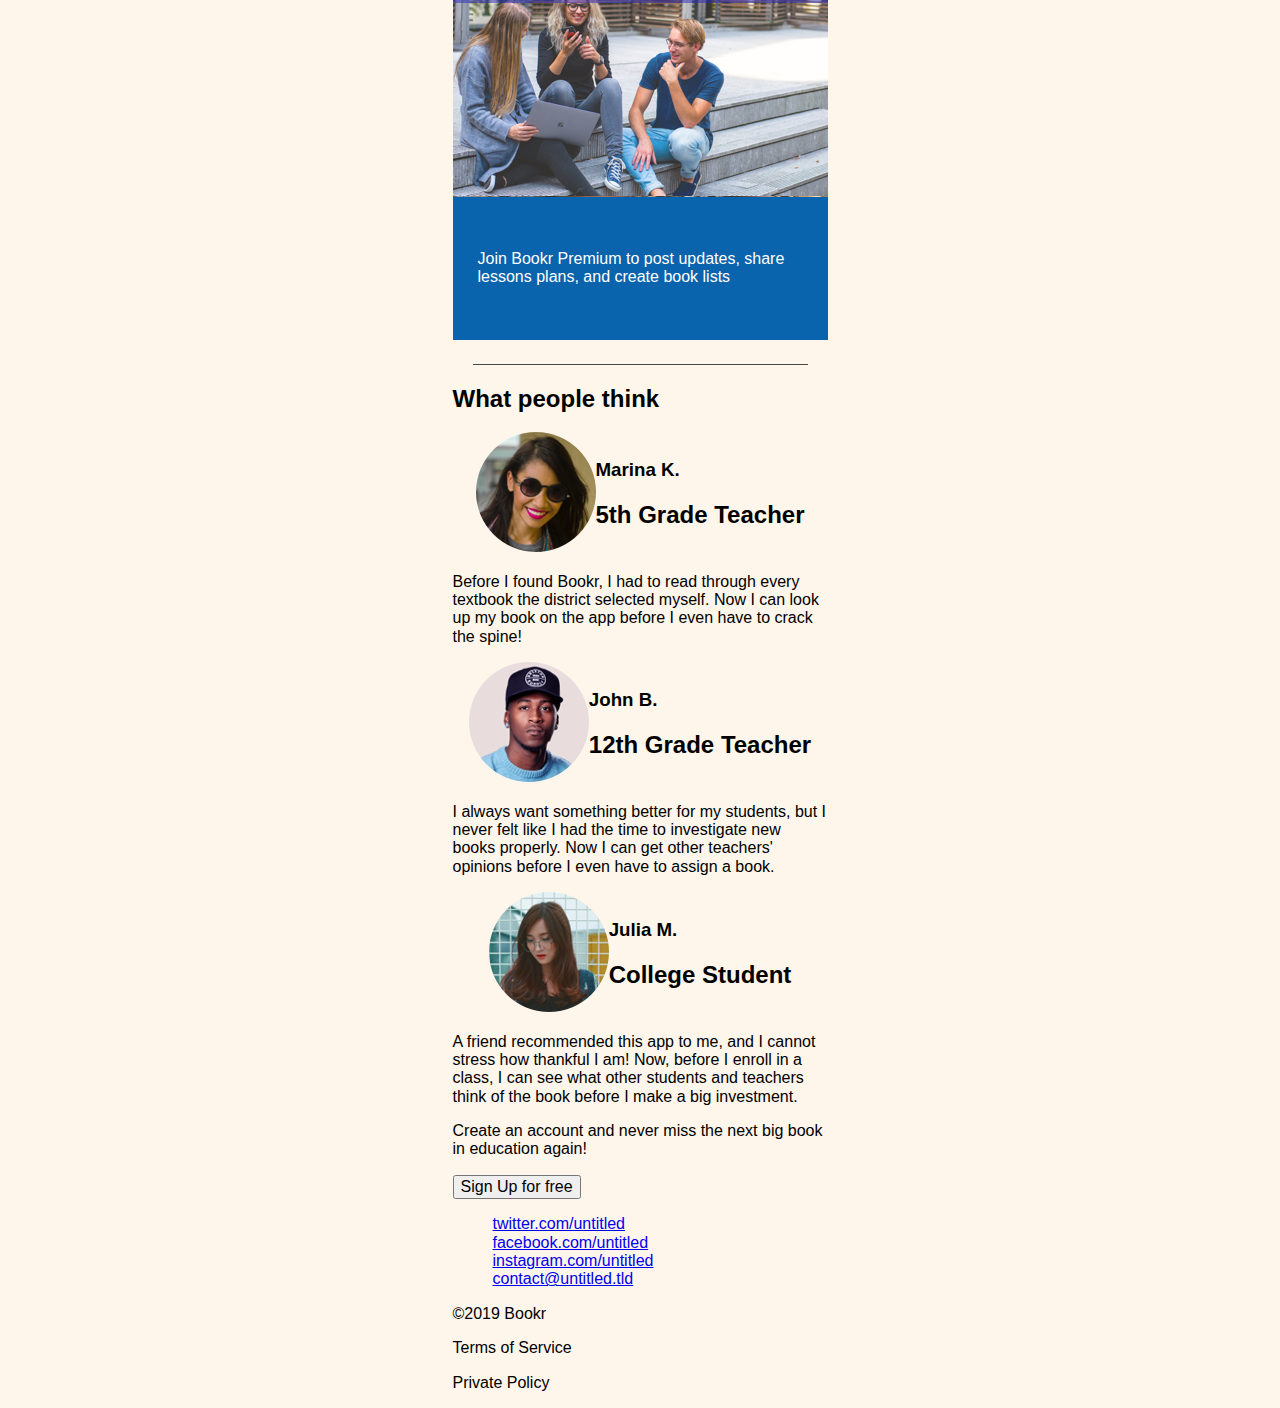
==== commit 55f8b65a: "Sending out the first Commit of the day. Fixed the lower tier card formatting" ====
--- a/index.html
+++ b/index.html
@@ -1,201 +1,213 @@
 <!DOCTYPE html>
 <html>
-
-<head>
-  <title>Bookr</title>
-  <link rel="icon" href="./favicon.ico" />
-  <link rel="stylesheet" type="text/css" href="./CSS/index.css" />
-</head>
-
-<body>
-  <!-- Page wrapper -->
-  <div id="page-wrapper">
-    <!-- Header -->
-    <header id="header" class="alt">
-      <!-- Banner -->
+  <head>
+    <title>Bookr</title>
+    <link rel="icon" href="./favicon.ico" />
+    <link rel="stylesheet" type="text/css" href="./CSS/index.css" />
+  </head>
+
+  <body>
+    <!-- Page wrapper -->
+    <div id="page-wrapper">
+      <!-- Header -->
+      <header id="header" class="alt">
+        <!-- Banner -->
+        <section>
+          <div class="inner banner">
+            <!-- Nav -->
+            <nav class="nav">
+              <!-- <img src="" alt=""> Add gradient of the base blue color  -->
+              <a href="#" class="font-logo">Bookr</a>
+              <ul class="#">
+                <li><a href="#">About</a></li>
+                <li><a href="#">Sign In</a></li>
+                <li><a href="#">Sign Up</a></li>
+              </ul>
+            </nav>
+            <div>
+              <!-- Figure out the horizontal triangle image. -->
+            </div>
+            <section class="header-content">
+              <div class="h-top">
+                <h1>Be the future of education</h1>
+                <p>
+                  Review the textbooks<br />
+                  of tomorrow
+                </p>
+              </div>
+              <div class="h-bottom">
+                <button>Sign up!</button>
+              </div>
+            </section>
+          </div>
+        </section>
+      </header>
+      <!-- Main -->
       <section>
-        <div class="inner banner">
-          <!-- Nav -->
-          <nav class="nav">
-            <!-- <img src="" alt=""> Add gradient of the base blue color  -->
-            <a href="#" class="font-logo">Bookr</a>
-            <ul class="#">
-              <li><a href="#">About</a></li>
-              <li><a href="#">Sign In</a></li>
-              <li><a href="#">Sign Up</a></li>
-            </ul>
-          </nav>
+        <!-- Upper Section 1, Explains what the App/Web App is and what it does -->
+        <section>
+          <!-- This section will have the first info blurb, be sure to style the line thing -->
+          <div class="below-header">
+            <h2>
+              We know how hard it is to find<br />
+              good educational materials.
+            </h2>
+            <p>
+              At Bookr, you can read and <br />create reviews and ratings so<br />
+              you'll always find the best books.
+            </p>
+          </div>
+        </section>
+        <!-- Upper Section 2, Break down of the three main goals of the app, Read Reviews, Write Reviews, Connect on Social  -->
+        <section>
+          <div class="card_top">
+            <div class="img_1">
+              <h2>Read Reviews</h2>
+            </div>
+            <div class="blue">
+              <p>
+                Decide which textbook to invest in by reading reviews by real
+                teachers and students
+              </p>
+            </div>
+          </div>
+          <div class="black_line"></div>
+          <div class="card_top">
+            <div class="img_2">
+              <h2>Write Reviews</h2>
+            </div>
+            <div class="blue">
+              <p>
+                Share your opinions on your favorite books and help your
+                academic community grow
+              </p>
+            </div>
+          </div>
+          <div class="black_line"></div>
+          <div class="card_top">
+            <div class="img_3">
+              <h2>Connect on Social</h2>
+            </div>
+            <div class="blue">
+              <p>
+                Join Bookr Premium to post updates, share lessons plans, and
+                create book lists
+              </p>
+            </div>
+          </div>
+          <div class="black_line"></div>
+        </section>
+        <!-- Upper Section 3, Shows the target Audiance giving reviews that push the three main goals of the app, Read Reviews, Write Reviews, Connect on Social  -->
+        <section>
+          <!-- Another Three card section with different style content -->
+          <h2>What people think</h2>
           <div>
-            <!-- Figure out the horizontal triangle image. -->
-          </div>
-          <section class="header-content">
-            <div class="h-top">
-              <h1>Be the future of education</h1>
-              <p>
-                Review the textbooks<br />
-                of tomorrow
-              </p>
-            </div>
-            <div class="h-bottom">
-              <button>Sign up!</button>
-            </div>
-          </section>
+            <div>
+              <div class="parent">
+                <div>
+                  <img src="assets/img/Marina-Picture.png" alt="" />
+                </div>
+                <div>
+                  <h3>Marina K.</h3>
+                  <h2>5th Grade Teacher</h2>
+                </div>
+              </div>
+              <div>
+                <p>
+                  Before I found Bookr, I had to read through every textbook the
+                  district selected myself. Now I can look up my book on the app
+                  before I even have to crack the spine!
+                </p>
+              </div>
+            </div>
+            <div>
+              <div class="parent">
+                <div>
+                  <img src="assets/img/John-Image.png" alt="" />
+                </div>
+                <div>
+                  <h3>John B.</h3>
+                  <h2>12th Grade Teacher</h2>
+                </div>
+              </div>
+              <div>
+                <p>
+                  I always want something better for my students, but I never
+                  felt like I had the time to investigate new books properly.
+                  Now I can get other teachers' opinions before I even have to
+                  assign a book.
+                </p>
+              </div>
+            </div>
+            <div>
+              <div class="parent">
+                <div>
+                  <img src="assets/img/Julia-Image.png" alt="" />
+                </div>
+                <div>
+                  <h3>Julia M.</h3>
+                  <h2>College Student</h2>
+                </div>
+              </div>
+              <div>
+                <p>
+                  A friend recommended this app to me, and I cannot stress how
+                  thankful I am! Now, before I enroll in a class, I can see what
+                  other students and teachers think of the book before I make a
+                  big investment.
+                </p>
+              </div>
+            </div>
+          </div>
+        </section>
+        <!-- Call to Action -->
+        <section>
+          <p>
+            Create an account and never miss the next big book in education
+            again!
+          </p>
+          <button>Sign Up for free</button>
+        </section>
+      </section>
+
+      <!-- Footer -->
+      <section id="footer" class="wrapper">
+        <ul class="#">
+          <li>
+            <a href="#" class="#"
+              ><span class="#">twitter.com/untitled</span></a
+            >
+          </li>
+          <li>
+            <a href="#" class="#"
+              ><span class="#">facebook.com/untitled</span></a
+            >
+          </li>
+          <li>
+            <a href="#" class="#"
+              ><span class="#">instagram.com/untitled</span></a
+            >
+          </li>
+          <li>
+            <a href="#" class="#"
+              ><span class="#">contact@untitled.tld</span></a
+            >
+          </li>
+        </ul>
+      </section>
+
+      <!-- Copyright -->
+      <section class="wrapper style2 copyright">
+        <div class="inner">
+          <p>&copy;2019 Bookr</p>
+          <p>Terms of Service</p>
+          <p>Private Policy</p>
         </div>
       </section>
-    </header>
-    <!-- Main -->
-    <section>
-      <!-- Upper Section 1, Explains what the App/Web App is and what it does -->
-      <section>
-        <!-- This section will have the first info blurb, be sure to style the line thing -->
-        <div class="below-header">
-          <h2>
-            We know how hard it is to find<br />
-            good educational materials.
-          </h2>
-          <p>
-            At Bookr, you can read and <br />create reviews and ratings so<br />
-            you'll always find the best books.
-          </p>
-        </div>
-      </section>
-      <!-- Upper Section 2, Break down of the three main goals of the app, Read Reviews, Write Reviews, Connect on Social  -->
-      <section>
-        <div class="card_top">
-          <div class="img_1">
-            <h2>Read Reviews</h2>
-          </div>
-          <div class="blue">
-            <p>
-              Decide which textbook to invest in by reading reviews by real
-              teachers and students
-            </p>
-          </div>
-        </div>
-        <div class="black_line"></div>
-        <div class="card_top">
-          <div class="img_2">
-            <h2>Write Reviews</h2>
-          </div>
-          <div class="blue">
-            <p>
-              Share your opinions on your favorite books and help your
-              academic community grow
-            </p>
-          </div>
-        </div>
-        <div class="black_line"></div>
-        <div class="card_top">
-          <div class="img_3">
-            <h2>Connect on Social</h2>
-          </div>
-          <div class="blue">
-            <p>
-              Join Bookr Premium to post updates, share lessons plans, and
-              create book lists
-            </p>
-          </div>
-        </div>
-        <div class="black_line"></div>
-      </section>
-      <!-- Upper Section 3, Shows the target Audiance giving reviews that push the three main goals of the app, Read Reviews, Write Reviews, Connect on Social  -->
-      <section>
-        <!-- Another Three card section with different style content -->
-        <h2>What people think</h2>
-        <div>
-          <div>
-            <div>
-              <img src="/assets/img/Marina-Picture.png" alt="" />
-            </div>
-            <div>
-              <h3>Marina K.</h3>
-              <h2>5th Grade Teacher</h2>
-            </div>
-            <div>
-              <p>
-                Before I found Bookr, I had to read through every textbook the
-                district selected myself. Now I can look up my book on the app
-                before I even have to crack the spine!
-              </p>
-            </div>
-          </div>
-          <div>
-            <div>
-              <img src="assets/img/John Image.png" alt="" />
-            </div>
-            <div>
-              <h3>John B.</h3>
-              <h2>12th Grade Teacher</h2>
-            </div>
-            <div>
-              <p>
-                I always want something better for my students, but I never
-                felt like I had the time to investigate new books properly.
-                Now I can get other teachers' opinions before I even have to
-                assign a book.
-              </p>
-            </div>
-          </div>
-          <div>
-            <div>
-              <img src="assets/img/Julia Image.png" alt="" />
-            </div>
-            <div>
-              <h3>Julia M.</h3>
-              <h2>College Student</h2>
-            </div>
-            <div>
-              <p>
-                A friend recommended this app to me, and I cannot stress how
-                thankful I am! Now, before I enroll in a class, I can see what
-                other students and teachers think of the book before I make a
-                big investment.
-              </p>
-            </div>
-          </div>
-        </div>
-      </section>
-      <!-- Call to Action -->
-      <section>
-        <p>
-          Create an account and never miss the next big book in education
-          again!
-        </p>
-        <button>Sign Up for free</button>
-      </section>
-    </section>
-
-    <!-- Footer -->
-    <section id="footer" class="wrapper">
-      <ul class="#">
-        <li>
-          <a href="#" class="#"><span class="#">twitter.com/untitled</span></a>
-        </li>
-        <li>
-          <a href="#" class="#"><span class="#">facebook.com/untitled</span></a>
-        </li>
-        <li>
-          <a href="#" class="#"><span class="#">instagram.com/untitled</span></a>
-        </li>
-        <li>
-          <a href="#" class="#"><span class="#">contact@untitled.tld</span></a>
-        </li>
-      </ul>
-    </section>
-
-    <!-- Copyright -->
-    <section class="wrapper style2 copyright">
-      <div class="inner">
-        <p>&copy;2019 Bookr</p>
-        <p>Terms of Service</p>
-        <p>Private Policy</p>
-      </div>
-    </section>
-  </div>
-
-  <!-- Scripts -->
-  <script src="#"></script>
-  <script src="#"></script>
-</body>
-
-</html>+    </div>
+
+    <!-- Scripts -->
+    <script src="#"></script>
+    <script src="#"></script>
+  </body>
+</html>
--- a/CSS/index.css
+++ b/CSS/index.css
@@ -469,3 +469,9 @@
   align-items: center;
   padding: 25px;
 }
+.parent {
+  display: flex;
+  flex-direction: row;
+  justify-content: center;
+  align-items: center;
+}
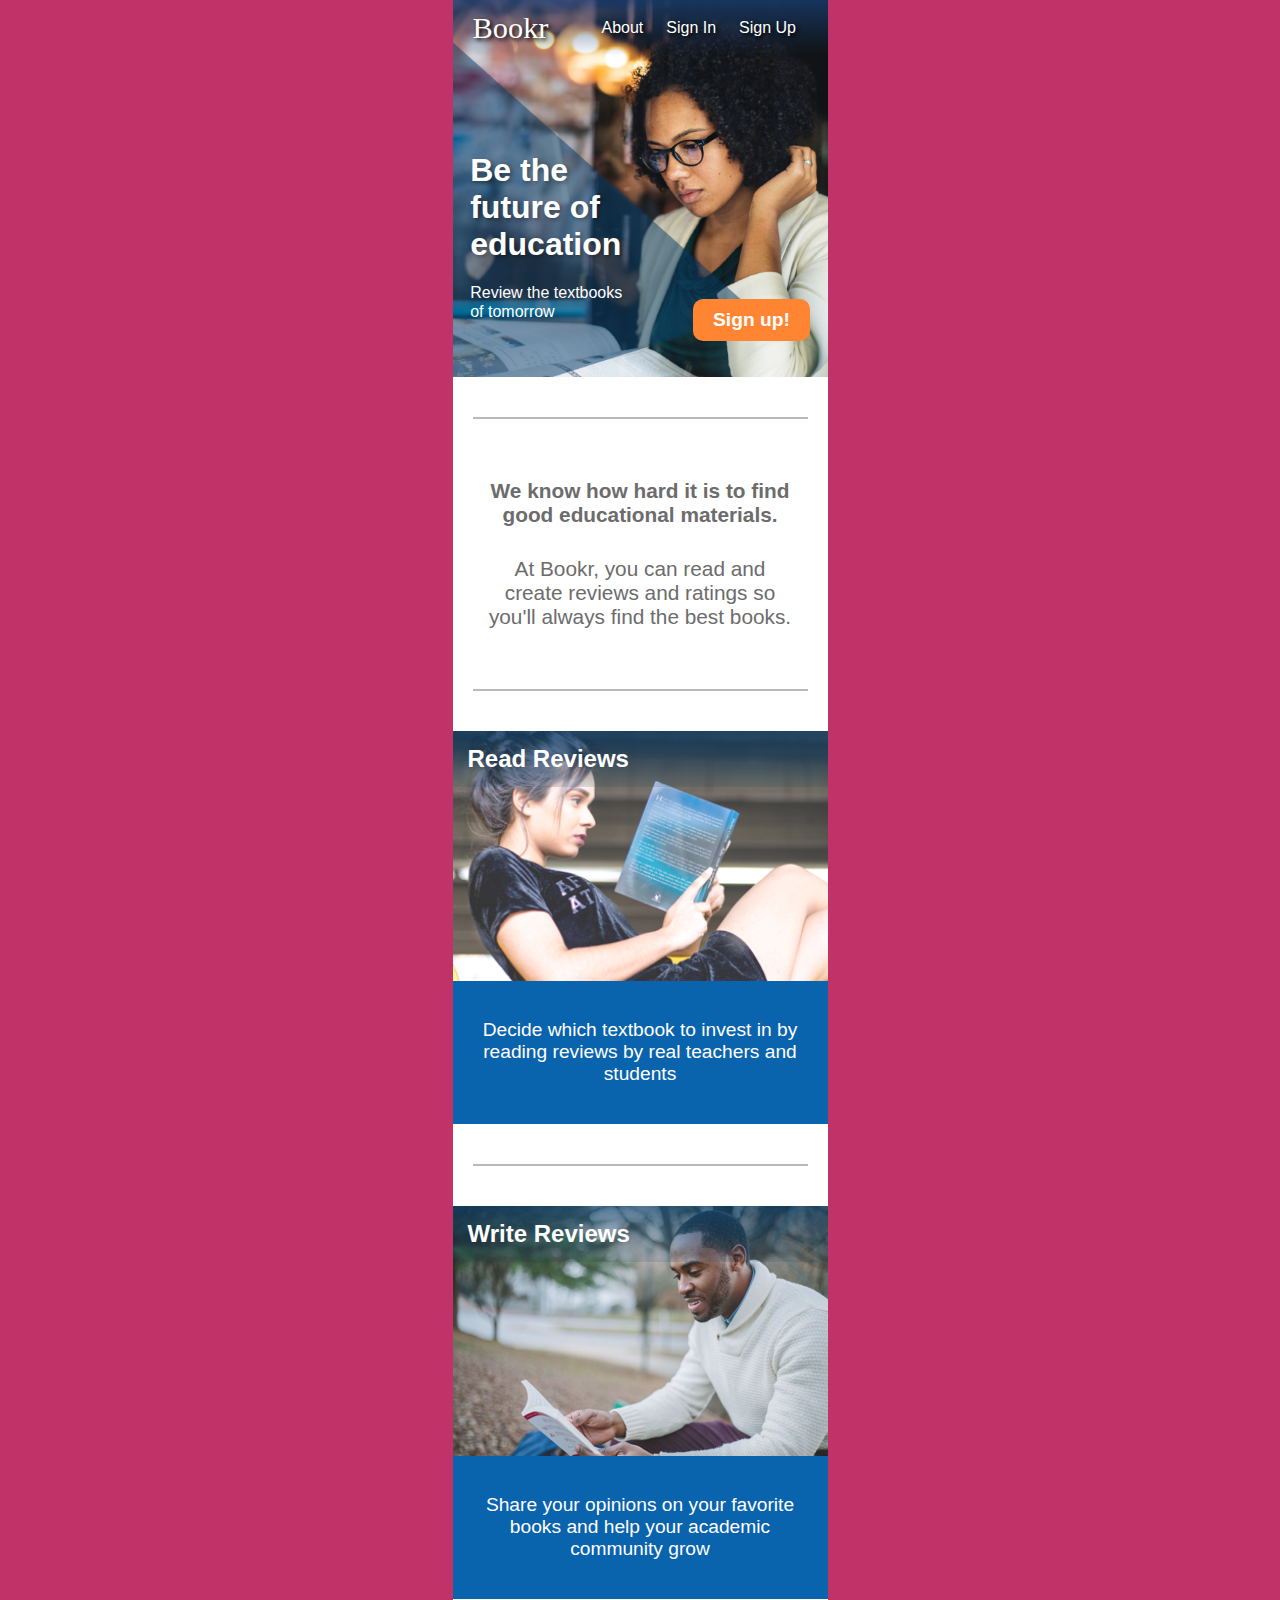
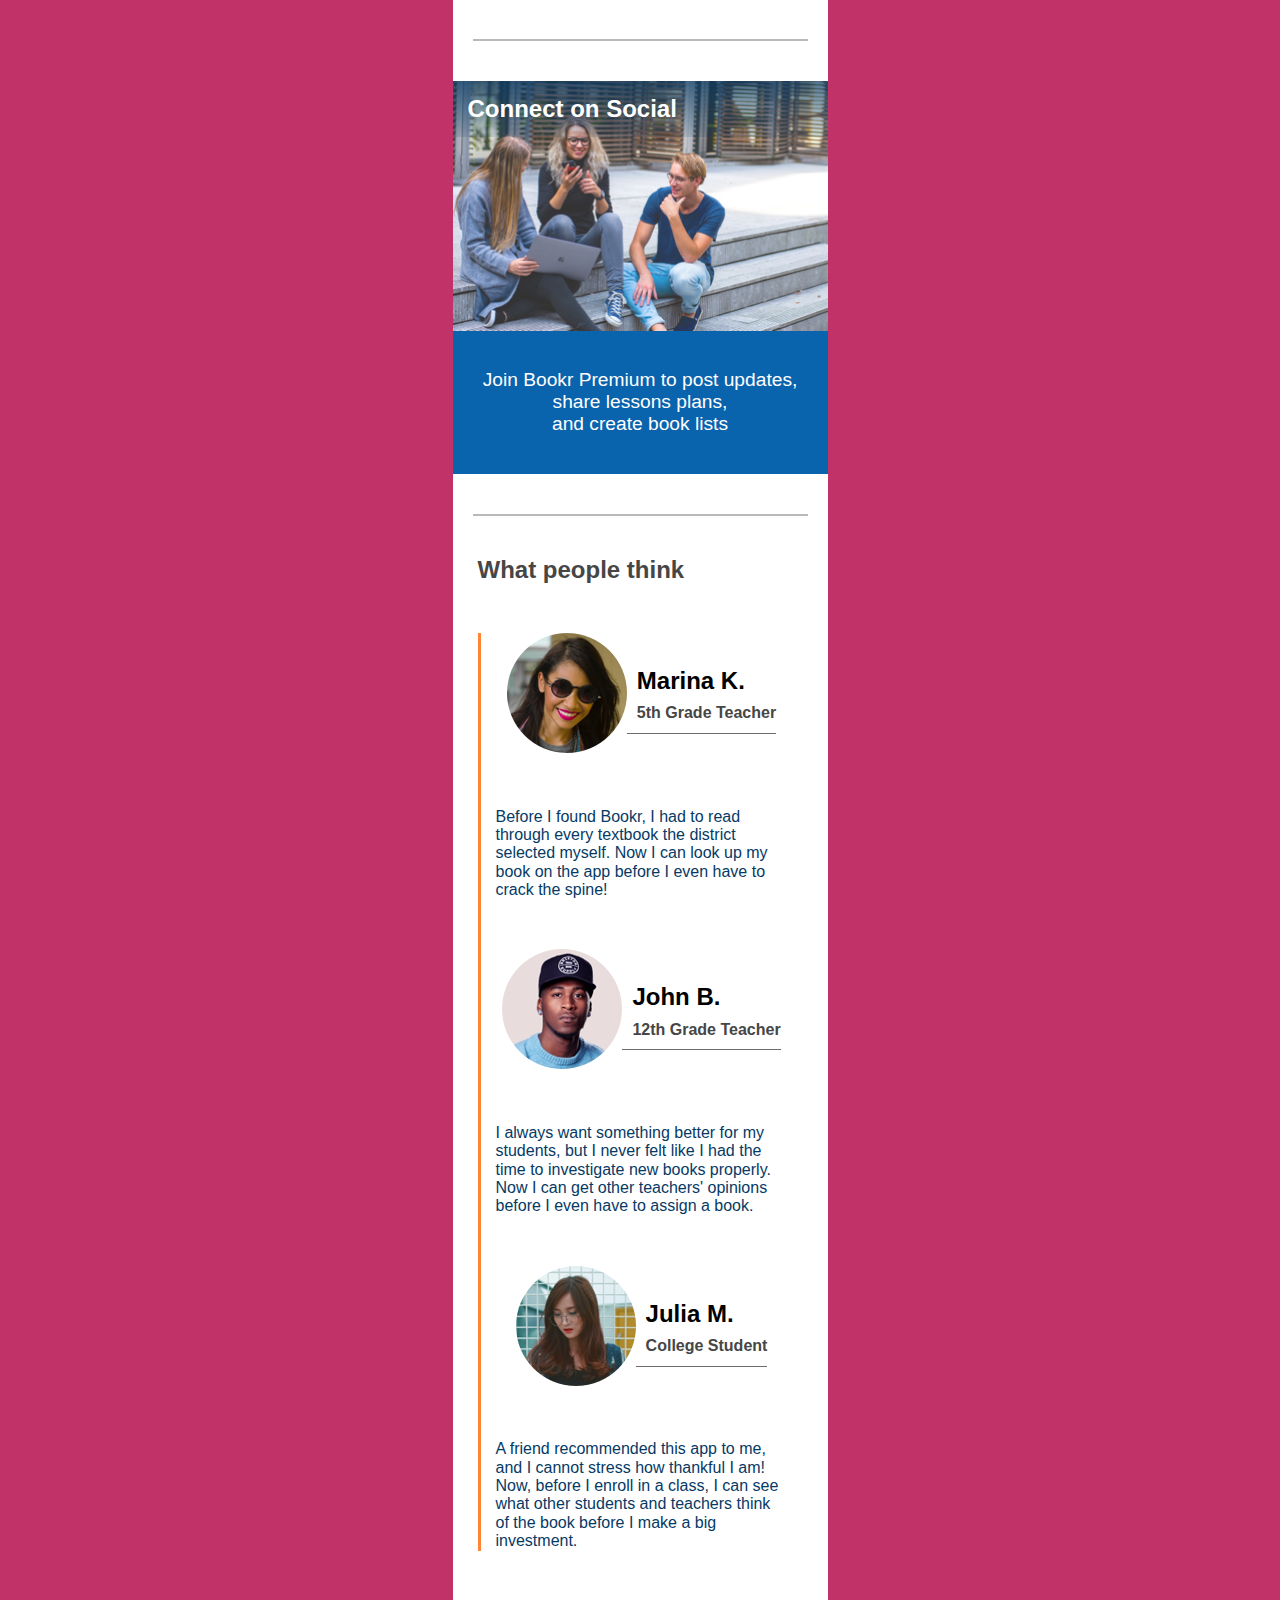
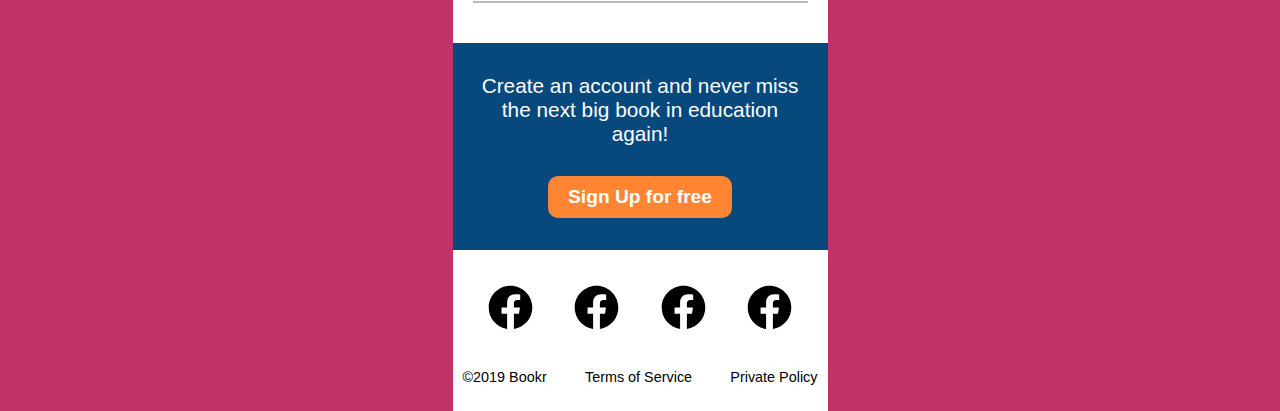
==== commit c1611566: "Doing a large commit" ====
--- a/index.html
+++ b/index.html
@@ -1,213 +1,201 @@
 <!DOCTYPE html>
 <html>
-  <head>
-    <title>Bookr</title>
-    <link rel="icon" href="./favicon.ico" />
-    <link rel="stylesheet" type="text/css" href="./CSS/index.css" />
-  </head>
-
-  <body>
-    <!-- Page wrapper -->
-    <div id="page-wrapper">
-      <!-- Header -->
-      <header id="header" class="alt">
-        <!-- Banner -->
-        <section>
-          <div class="inner banner">
-            <!-- Nav -->
-            <nav class="nav">
-              <!-- <img src="" alt=""> Add gradient of the base blue color  -->
-              <a href="#" class="font-logo">Bookr</a>
-              <ul class="#">
-                <li><a href="#">About</a></li>
-                <li><a href="#">Sign In</a></li>
-                <li><a href="#">Sign Up</a></li>
-              </ul>
-            </nav>
+
+<head>
+  <title>Bookr</title>
+  <meta name="viewport" content="width=device-width, initial-scale=1.0" />
+  <link rel="icon" href="./favicon.ico" />
+  <link rel="stylesheet" type="text/css" href="./CSS/index.css" />
+</head>
+
+<body>
+  <!-- Page wrapper -->
+  <div class="page-wrapper">
+    <!-- Header -->
+    <header id="header" class="alt">
+      <!-- Banner -->
+      <section>
+        <div class="inner banner">
+          <!-- Nav -->
+          <nav class="nav">
+            <!-- <img src="" alt=""> Add gradient of the base blue color  -->
+            <a href="#" class="font-logo">Bookr</a>
+            <ul>
+              <li><a href="#">About</a></li>
+              <li><a href="#">Sign In</a></li>
+              <li><a href="#">Sign Up</a></li>
+            </ul>
+          </nav>
+          <div>
+            <!-- Figure out the horizontal triangle image. -->
+          </div>
+          <section class="header-content">
+            <div class="h-top">
+              <h1>Be the future of education</h1>
+              <p>
+                Review the textbooks<br />
+                of tomorrow
+              </p>
+            </div>
+            <div class="h-bottom">
+              <button>Sign up!</button>
+            </div>
+          </section>
+        </div>
+      </section>
+    </header>
+    <!-- Main -->
+    <section>
+      <!-- Upper Section 1, Explains what the App/Web App is and what it does -->
+      <div class="black_line"></div>
+      <section>
+        <!-- This section will have the first info blurb, be sure to style the line thing -->
+        <div class="below-header">
+          <h2>
+            We know how hard it is to find<br />
+            good educational materials.
+          </h2>
+          <p>
+            At Bookr, you can read and <br />create reviews and ratings so<br />
+            you'll always find the best books.
+          </p>
+        </div>
+      </section>
+      <div class="black_line"></div>
+      <!-- Upper Section 2, Break down of the three main goals of the app, Read Reviews, Write Reviews, Connect on Social  -->
+      <section>
+        <div class="card_top">  <!-- main-top.less -->
+          <div class="img_1">
+            <h2>Read Reviews</h2>
+          </div>
+          <div class="blue">
+            <p>
+              Decide which textbook to invest in by reading reviews by real
+              teachers and students
+            </p>
+          </div>
+        </div>
+        <div class="black_line"></div>
+        <div class="card_top">
+          <div class="img_2">
+            <h2>Write Reviews</h2>
+          </div>
+          <div class="blue">
+            <p>
+              Share your opinions on your favorite books and help your
+              academic community grow
+            </p>
+          </div>
+        </div>
+        <div class="black_line"></div>
+        <div class="card_top">
+          <div class="img_3">
+            <h2>Connect on Social</h2>
+          </div>
+          <div class="blue">
+            <p>
+              Join Bookr Premium to post updates, share lessons plans,<br> and
+              create book lists
+            </p>
+          </div>
+        </div>
+        <div class="black_line"></div>
+      </section>
+      <!-- Upper Section 3, Shows the target Audiance giving reviews that push the three main goals of the app, Read Reviews, Write Reviews, Connect on Social  -->
+      <section>
+        <!-- Another Three card section with different style content -->
+        <h2 class="h2-quickfix_">What people think</h2>
+        <div class="large-card"> <!-- upper-section-2.less  -->
+          <div class="section-3">
+            <div class="parent">
+              <div>
+                <img src="assets/img/Marina-Picture.png" alt="" />
+              </div>
+              <div>
+                <h3>Marina K.</h3>
+                <h2>5th Grade Teacher</h2>
+              </div>
+            </div>
             <div>
-              <!-- Figure out the horizontal triangle image. -->
-            </div>
-            <section class="header-content">
-              <div class="h-top">
-                <h1>Be the future of education</h1>
-                <p>
-                  Review the textbooks<br />
-                  of tomorrow
-                </p>
-              </div>
-              <div class="h-bottom">
-                <button>Sign up!</button>
-              </div>
-            </section>
-          </div>
-        </section>
-      </header>
-      <!-- Main -->
-      <section>
-        <!-- Upper Section 1, Explains what the App/Web App is and what it does -->
-        <section>
-          <!-- This section will have the first info blurb, be sure to style the line thing -->
-          <div class="below-header">
-            <h2>
-              We know how hard it is to find<br />
-              good educational materials.
-            </h2>
-            <p>
-              At Bookr, you can read and <br />create reviews and ratings so<br />
-              you'll always find the best books.
-            </p>
-          </div>
-        </section>
-        <!-- Upper Section 2, Break down of the three main goals of the app, Read Reviews, Write Reviews, Connect on Social  -->
-        <section>
-          <div class="card_top">
-            <div class="img_1">
-              <h2>Read Reviews</h2>
-            </div>
-            <div class="blue">
               <p>
-                Decide which textbook to invest in by reading reviews by real
-                teachers and students
-              </p>
-            </div>
-          </div>
-          <div class="black_line"></div>
-          <div class="card_top">
-            <div class="img_2">
-              <h2>Write Reviews</h2>
-            </div>
-            <div class="blue">
+                Before I found Bookr, I had to read through every textbook the
+                district selected myself. Now I can look up my book on the app
+                before I even have to crack the spine!
+              </p>
+            </div>
+          </div>
+          <div class="section-3">
+            <div class="parent">
+              <div>
+                <img src="assets/img/John-Image.png" alt="" />
+              </div>
+              <div>
+                <h3>John B.</h3>
+                <h2>12th Grade Teacher</h2>
+              </div>
+            </div>
+            <div>
               <p>
-                Share your opinions on your favorite books and help your
-                academic community grow
-              </p>
-            </div>
-          </div>
-          <div class="black_line"></div>
-          <div class="card_top">
-            <div class="img_3">
-              <h2>Connect on Social</h2>
-            </div>
-            <div class="blue">
-              <p>
-                Join Bookr Premium to post updates, share lessons plans, and
-                create book lists
-              </p>
-            </div>
-          </div>
-          <div class="black_line"></div>
-        </section>
-        <!-- Upper Section 3, Shows the target Audiance giving reviews that push the three main goals of the app, Read Reviews, Write Reviews, Connect on Social  -->
-        <section>
-          <!-- Another Three card section with different style content -->
-          <h2>What people think</h2>
-          <div>
+                I always want something better for my students, but I never
+                felt like I had the time to investigate new books properly.
+                Now I can get other teachers' opinions before I even have to
+                assign a book.
+              </p>
+            </div>
+          </div>
+          <div class="section-3">
+            <div class="parent">
+              <div>
+                <img src="assets/img/Julia-Image.png" alt="" />
+              </div>
+              <div>
+                <h3>Julia M.</h3>
+                <h2>College Student</h2>
+              </div>
+            </div>
             <div>
-              <div class="parent">
-                <div>
-                  <img src="assets/img/Marina-Picture.png" alt="" />
-                </div>
-                <div>
-                  <h3>Marina K.</h3>
-                  <h2>5th Grade Teacher</h2>
-                </div>
-              </div>
-              <div>
-                <p>
-                  Before I found Bookr, I had to read through every textbook the
-                  district selected myself. Now I can look up my book on the app
-                  before I even have to crack the spine!
-                </p>
-              </div>
-            </div>
-            <div>
-              <div class="parent">
-                <div>
-                  <img src="assets/img/John-Image.png" alt="" />
-                </div>
-                <div>
-                  <h3>John B.</h3>
-                  <h2>12th Grade Teacher</h2>
-                </div>
-              </div>
-              <div>
-                <p>
-                  I always want something better for my students, but I never
-                  felt like I had the time to investigate new books properly.
-                  Now I can get other teachers' opinions before I even have to
-                  assign a book.
-                </p>
-              </div>
-            </div>
-            <div>
-              <div class="parent">
-                <div>
-                  <img src="assets/img/Julia-Image.png" alt="" />
-                </div>
-                <div>
-                  <h3>Julia M.</h3>
-                  <h2>College Student</h2>
-                </div>
-              </div>
-              <div>
-                <p>
-                  A friend recommended this app to me, and I cannot stress how
-                  thankful I am! Now, before I enroll in a class, I can see what
-                  other students and teachers think of the book before I make a
-                  big investment.
-                </p>
-              </div>
-            </div>
-          </div>
-        </section>
-        <!-- Call to Action -->
-        <section>
-          <p>
-            Create an account and never miss the next big book in education
-            again!
-          </p>
-          <button>Sign Up for free</button>
-        </section>
-      </section>
-
-      <!-- Footer -->
-      <section id="footer" class="wrapper">
-        <ul class="#">
-          <li>
-            <a href="#" class="#"
-              ><span class="#">twitter.com/untitled</span></a
-            >
-          </li>
-          <li>
-            <a href="#" class="#"
-              ><span class="#">facebook.com/untitled</span></a
-            >
-          </li>
-          <li>
-            <a href="#" class="#"
-              ><span class="#">instagram.com/untitled</span></a
-            >
-          </li>
-          <li>
-            <a href="#" class="#"
-              ><span class="#">contact@untitled.tld</span></a
-            >
-          </li>
-        </ul>
-      </section>
-
-      <!-- Copyright -->
-      <section class="wrapper style2 copyright">
-        <div class="inner">
-          <p>&copy;2019 Bookr</p>
-          <p>Terms of Service</p>
-          <p>Private Policy</p>
-        </div>
-      </section>
-    </div>
-
-    <!-- Scripts -->
-    <script src="#"></script>
-    <script src="#"></script>
-  </body>
-</html>
+              <p id="quick-fix">
+                <!-- Last Child wasn't working as expected so I did a quick fix.-->
+                A friend recommended this app to me, and I cannot stress how
+                thankful I am! Now, before I enroll in a class, I can see what
+                other students and teachers think of the book before I make a
+                big investment.
+              </p>
+            </div>
+          </div>
+        </div>
+      </section>
+      <div class="black_line"></div>
+      <!-- Call to Action -->
+      <section class="call-2-action">
+        <p>
+          Create an account and never miss the next big book in education
+          again!
+        </p>
+        <button>Sign Up for free</button>
+      </section>
+    </section>
+
+    <!-- Footer -->
+    <section class="social-card">
+      <a href="#" class="social-icons"><img src="assets/img/facebook.svg" alt="" />
+      </a>
+      <a href="#" class="social-icons"><img src="assets/img/facebook.svg" alt="" /></a>
+      <a href="#" class="social-icons"><img src="assets/img/facebook.svg" alt="" /></a>
+      <a href="#" class="social-icons"><img src="assets/img/facebook.svg" alt="" /></a>
+    </section>
+
+    <!-- Copyright -->
+    <section class="copyright">
+      <p>&copy;2019 Bookr</p>
+      <p>Terms of Service</p>
+      <p>Private Policy</p>
+    </section>
+  </div>
+
+  <!-- Scripts -->
+  <script src="#"></script>
+  <script src="#"></script>
+</body>
+
+</html>--- a/CSS/index.css
+++ b/CSS/index.css
@@ -40,6 +40,14 @@
  * 1. Correct the line height in all browsers.
  * 2. Prevent adjustments of font size after orientation changes in iOS.
  */
+h1,
+h2,
+h3,
+h4,
+p {
+  padding: 0;
+  margin: 0;
+}
 html {
   line-height: 1.15;
   /* 1 */
@@ -342,33 +350,49 @@
   font-family: 'Lucida Sans', 'Lucida Sans Regular', 'Lucida Grande', 'Lucida Sans Unicode', Geneva, Verdana, sans-serif;
 }
 body {
-  background-color: #fef6eb;
-}
-#page-wrapper {
+  background-color: #c03268;
+}
+.page-wrapper {
   margin-right: auto;
   margin-left: auto;
-  max-width: 375px;
-  padding-right: 0;
-  padding-left: 0;
+  min-width: 375px;
+  width: 375px;
+  background-color: #ffffff;
 }
 .banner {
-  background-image: url(../assets/img/Hero-banner-image.png);
+  background-image: url(../assets/img/Hero-banner-image.jpg);
   height: 377px;
+  background-size: 375px 377px;
 }
 .black_line {
-  margin-right: 20px;
-  margin-left: 20px;
-  border-bottom: 1px solid #464646;
-  height: 25px;
+  margin: 40px 20px;
+  border-bottom: 2px solid #b9b9b9;
+}
+button {
+  background-color: #ff8533;
+  border: none;
+  color: white;
+  padding: 10px 20px;
+  font-size: 1.2rem;
+  font-weight: bold;
+  display: inline-block;
+  border-radius: 10px;
+}
+.h2-quickfix_ {
+  margin-left: 25px;
+  color: #464646;
 }
 .nav {
   height: 56px;
-  background-color: #063A65;
+  background-image: linear-gradient(rgba(24, 61, 112, 0.781), rgba(255, 255, 255, 0));
   width: 100%;
   display: flex;
   flex-direction: row;
   justify-content: space-around;
   align-items: center;
+}
+.nav a {
+  text-shadow: 2px 2px 4px #000000;
 }
 .nav .font-logo {
   width: 10%;
@@ -393,7 +417,6 @@
   text-decoration: none;
 }
 .header-content {
-  background-color: rgba(0, 0, 50, 0.5);
   color: white;
   margin-top: 95px;
   display: flex;
@@ -403,19 +426,12 @@
 }
 .header-content .h-top {
   width: 50%;
+  margin-top: -20px;
+  margin-bottom: 20px;
 }
 .header-content .h-top h1 {
   font-size: 2rem;
-}
-.header-content button {
-  background-color: #ff8533;
-  border: none;
-  color: white;
-  padding: 10px 20px;
-  font-size: 1.2rem;
-  font-weight: bold;
-  display: inline-block;
-  border-radius: 10px;
+  text-shadow: 2px 2px 4px #00000060;
 }
 .below-header {
   display: flex;
@@ -423,18 +439,18 @@
   justify-content: center;
   align-items: center;
   text-align: center;
-  border-style: solid;
-  border-width: 1px 0;
-  margin: 25px auto;
-  color: #464646;
+  margin: 25px 18px;
+  color: #6c6c6c;
 }
 .below-header h2 {
-  font-size: 1.4rem;
+  font-size: 1.3rem;
   padding-top: 20px;
+  padding-bottom: 20px;
 }
 .below-header p {
   font-size: 1.3rem;
   padding-bottom: 20px;
+  padding-top: 10px;
 }
 .card_top {
   color: white;
@@ -445,19 +461,25 @@
   justify-content: flex-start;
   align-items: center;
   height: 56px;
-  background-color: rgba(40, 40, 187, 0.5);
+  background-image: linear-gradient(rgba(6, 58, 101, 0.698), rgba(6, 58, 101, 0.144));
   padding-left: 15px;
 }
 .card_top .img_1 {
   background-image: url(../assets/img/Read-Reviews-Image.png);
+  background-repeat: no-repeat;
+  background-size: cover;
   height: 250px;
 }
 .card_top .img_2 {
   background-image: url(../assets/img/Write-Reviews-Image.png);
+  background-repeat: no-repeat;
+  background-size: cover;
   height: 250px;
 }
 .card_top .img_3 {
   background-image: url(../assets/img/Connect-Image.png);
+  background-repeat: no-repeat;
+  background-size: cover;
   height: 250px;
 }
 .card_top .blue {
@@ -468,10 +490,72 @@
   justify-content: center;
   align-items: center;
   padding: 25px;
-}
-.parent {
+  text-align: center;
+  font-size: 1.2rem;
+}
+.large-card {
+  margin: 50px 25px;
+  padding: 0 15px;
+  border-left: 3px solid #ff8533;
+}
+.section-3 .parent {
   display: flex;
   flex-direction: row;
   justify-content: center;
   align-items: center;
 }
+.section-3 .parent div h3 {
+  font-size: 1.5rem;
+  padding: 10px;
+}
+.section-3 .parent div h2 {
+  font-size: 1rem;
+  color: #464646;
+  padding: 0 0 10px 10px;
+  border-bottom: 1px solid #6c6c6c;
+}
+.section-3 p {
+  color: #063A65;
+  padding: 50px 0;
+}
+#quick-fix {
+  padding-bottom: 0;
+}
+.call-2-action {
+  background: #07487d;
+  color: white;
+  display: flex;
+  flex-direction: column;
+  justify-content: center;
+  align-items: center;
+  padding: 20px;
+  height: 207px;
+}
+.call-2-action p {
+  padding-bottom: 30px;
+  font-size: 1.3rem;
+  text-align: center;
+}
+.social-card {
+  width: 100%;
+  padding: 35px;
+  display: flex;
+  flex-direction: row;
+  justify-content: space-between;
+  align-items: baseline;
+}
+.social-card .social-icons img {
+  width: 45px;
+}
+.copyright {
+  display: flex;
+  flex-direction: row;
+  justify-content: space-between;
+  align-items: center;
+  padding-bottom: 25px;
+  padding-right: 10px;
+  padding-left: 10px;
+}
+.copyright p {
+  font-size: 0.9rem;
+}
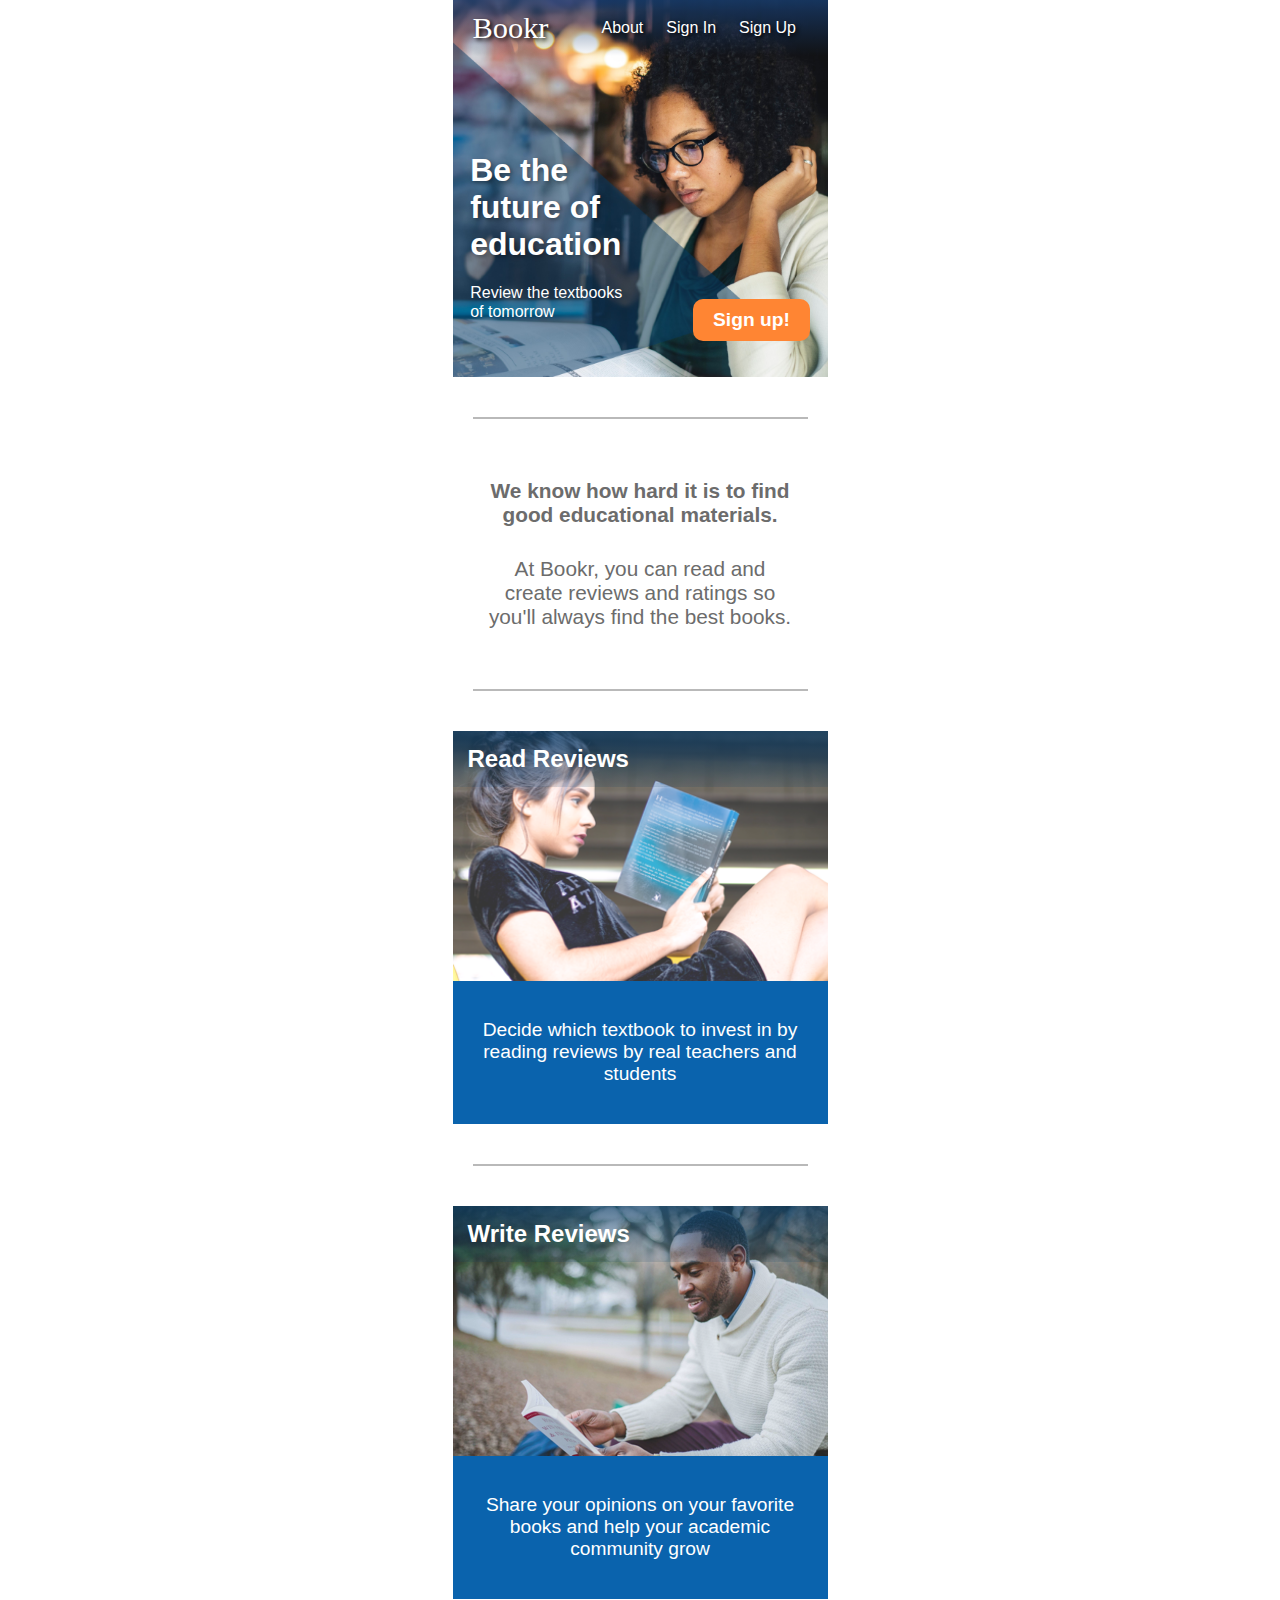
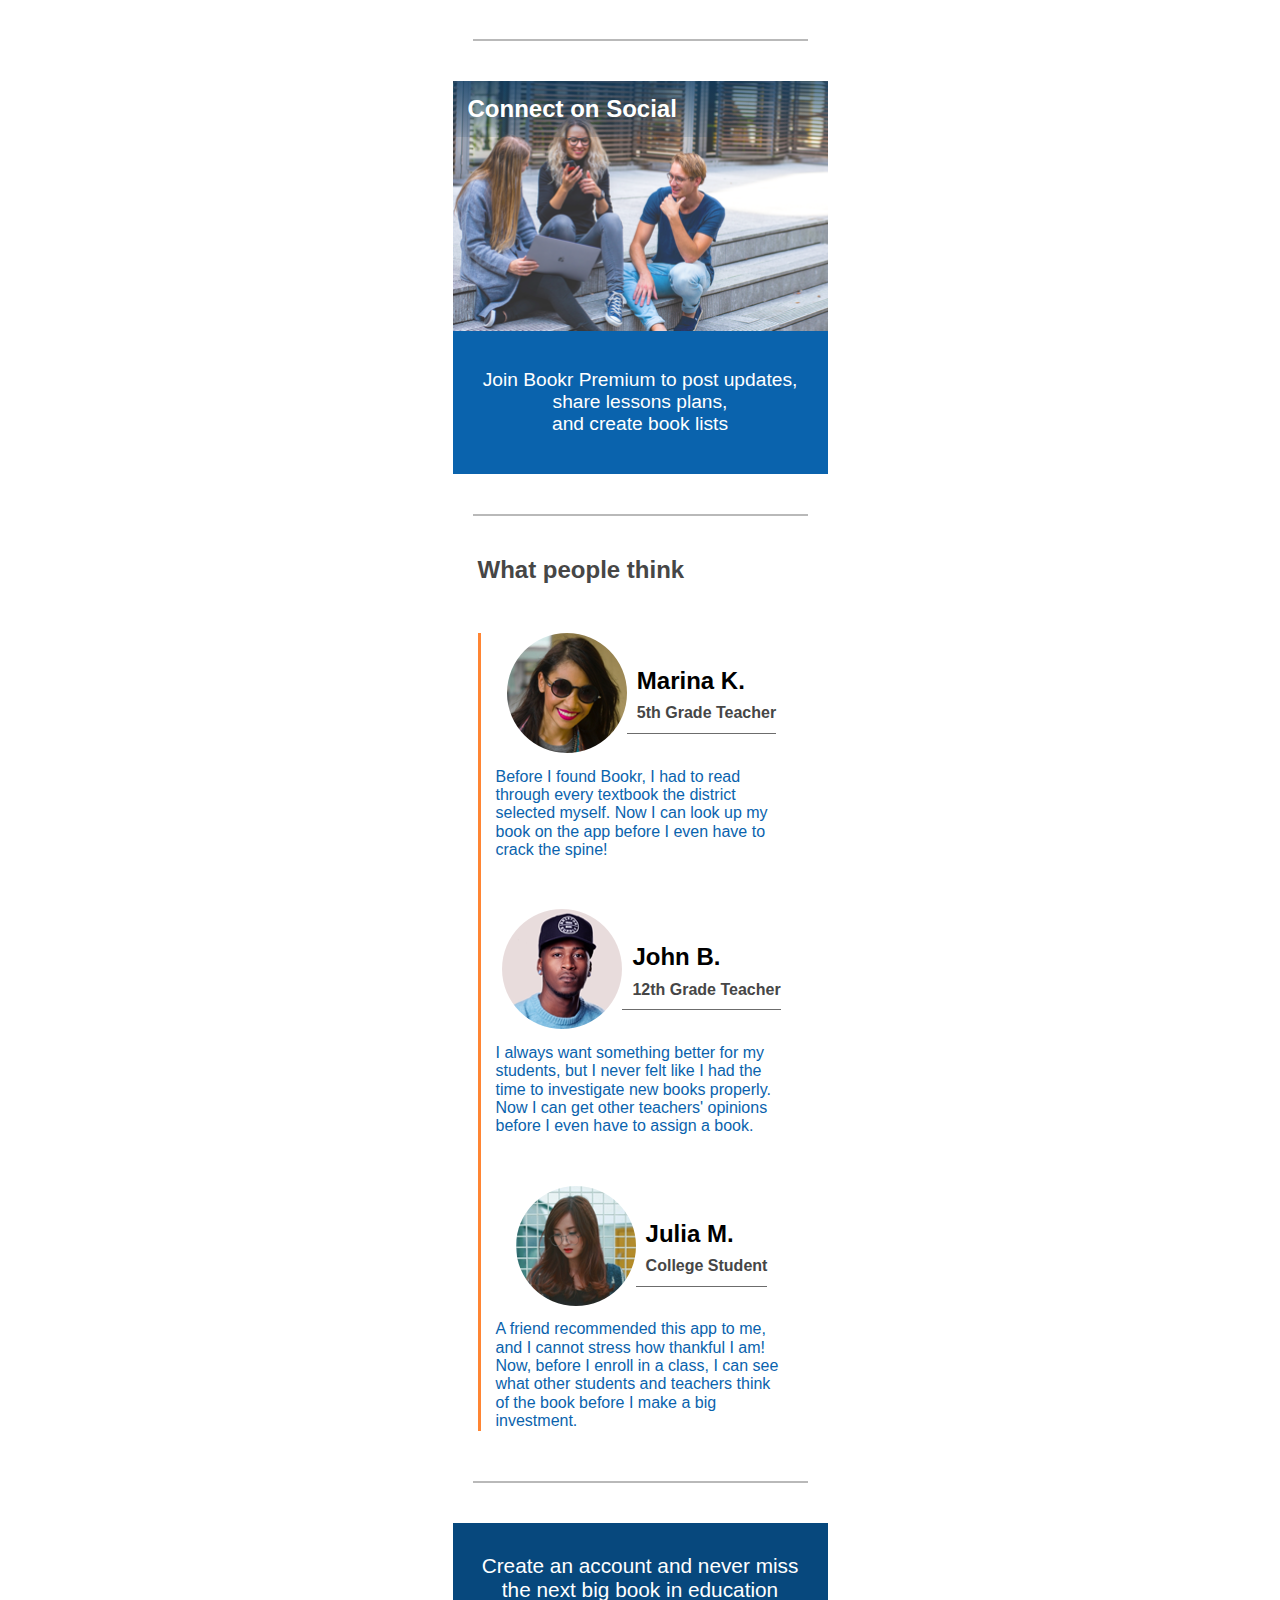
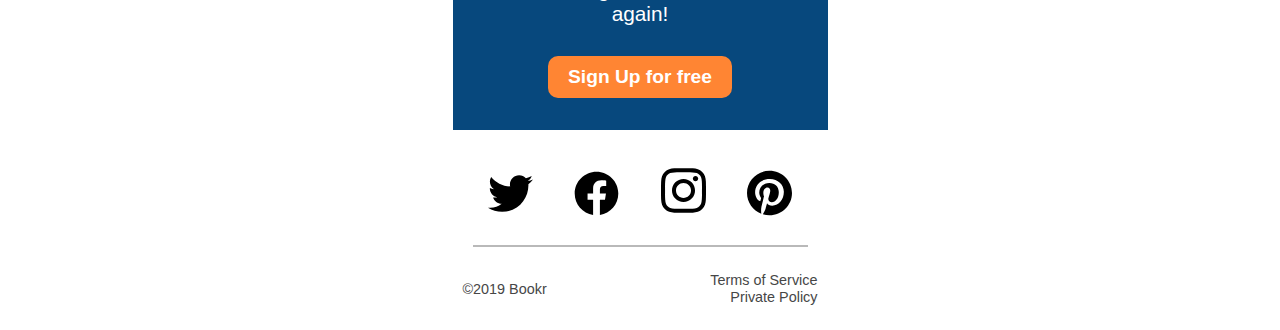
==== commit a55af912: "Finished mobile version" ====
--- a/index.html
+++ b/index.html
@@ -1,201 +1,211 @@
 <!DOCTYPE html>
 <html>
-
-<head>
-  <title>Bookr</title>
-  <meta name="viewport" content="width=device-width, initial-scale=1.0" />
-  <link rel="icon" href="./favicon.ico" />
-  <link rel="stylesheet" type="text/css" href="./CSS/index.css" />
-</head>
-
-<body>
-  <!-- Page wrapper -->
-  <div class="page-wrapper">
-    <!-- Header -->
-    <header id="header" class="alt">
-      <!-- Banner -->
+  <head>
+    <title>Bookr</title>
+    <meta name="viewport" content="width=device-width, initial-scale=1.0" />
+    <link rel="icon" href="./favicon.ico" />
+    <link rel="stylesheet" type="text/css" href="./CSS/index.css" />
+  </head>
+
+  <body>
+    <!-- Page wrapper -->
+    <div class="page-wrapper">
+      <!-- Header -->
+      <header id="header" class="alt">
+        <!-- Banner -->
+        <section>
+          <div class="inner banner">
+            <!-- Nav -->
+            <nav class="nav">
+              <!-- <img src="" alt=""> Add gradient of the base blue color  -->
+              <a href="#" class="font-logo">Bookr</a>
+              <ul>
+                <li><a href="#">About</a></li>
+                <li><a href="#">Sign In</a></li>
+                <li><a href="#">Sign Up</a></li>
+              </ul>
+            </nav>
+            <div>
+              <!-- Figure out the horizontal triangle image. -->
+            </div>
+            <section class="header-content">
+              <div class="h-top">
+                <h1>Be the future of education</h1>
+                <p>
+                  Review the textbooks<br />
+                  of tomorrow
+                </p>
+              </div>
+              <div class="h-bottom">
+                <button>Sign up!</button>
+              </div>
+            </section>
+          </div>
+        </section>
+      </header>
+      <!-- Main -->
       <section>
-        <div class="inner banner">
-          <!-- Nav -->
-          <nav class="nav">
-            <!-- <img src="" alt=""> Add gradient of the base blue color  -->
-            <a href="#" class="font-logo">Bookr</a>
-            <ul>
-              <li><a href="#">About</a></li>
-              <li><a href="#">Sign In</a></li>
-              <li><a href="#">Sign Up</a></li>
-            </ul>
-          </nav>
-          <div>
-            <!-- Figure out the horizontal triangle image. -->
-          </div>
-          <section class="header-content">
-            <div class="h-top">
-              <h1>Be the future of education</h1>
+        <!-- Upper Section 1, Explains what the App/Web App is and what it does -->
+        <div class="black_line"></div>
+        <section>
+          <!-- This section will have the first info blurb, be sure to style the line thing -->
+          <div class="below-header">
+            <h2>
+              We know how hard it is to find<br />
+              good educational materials.
+            </h2>
+            <p>
+              At Bookr, you can read and <br />create reviews and ratings so<br />
+              you'll always find the best books.
+            </p>
+          </div>
+        </section>
+        <div class="black_line"></div>
+        <!-- Upper Section 2, Break down of the three main goals of the app, Read Reviews, Write Reviews, Connect on Social  -->
+        <section>
+          <div class="card_top">
+            <!-- main-top.less -->
+            <div class="img_1">
+              <h2>Read Reviews</h2>
+            </div>
+            <div class="blue">
               <p>
-                Review the textbooks<br />
-                of tomorrow
+                Decide which textbook to invest in by reading reviews by real
+                teachers and students
               </p>
             </div>
-            <div class="h-bottom">
-              <button>Sign up!</button>
-            </div>
-          </section>
-        </div>
+          </div>
+          <div class="black_line"></div>
+          <div class="card_top">
+            <div class="img_2">
+              <h2>Write Reviews</h2>
+            </div>
+            <div class="blue">
+              <p>
+                Share your opinions on your favorite books and help your
+                academic community grow
+              </p>
+            </div>
+          </div>
+          <div class="black_line"></div>
+          <div class="card_top">
+            <div class="img_3">
+              <h2>Connect on Social</h2>
+            </div>
+            <div class="blue">
+              <p>
+                Join Bookr Premium to post updates, share lessons plans,<br />
+                and create book lists
+              </p>
+            </div>
+          </div>
+          <div class="black_line"></div>
+        </section>
+        <!-- Upper Section 3, Shows the target Audiance giving reviews that push the three main goals of the app, Read Reviews, Write Reviews, Connect on Social  -->
+        <section>
+          <!-- Another Three card section with different style content -->
+          <h2 class="h2-quickfix_">What people think</h2>
+          <div class="large-card">
+            <!-- upper-section-2.less  -->
+            <div class="section-3">
+              <div class="parent">
+                <div>
+                  <img src="assets/img/Marina-Picture.png" alt="" />
+                </div>
+                <div>
+                  <h3>Marina K.</h3>
+                  <h2>5th Grade Teacher</h2>
+                </div>
+              </div>
+              <div>
+                <p>
+                  Before I found Bookr, I had to read through every textbook the
+                  district selected myself. Now I can look up my book on the app
+                  before I even have to crack the spine!
+                </p>
+              </div>
+            </div>
+            <div class="section-3">
+              <div class="parent">
+                <div>
+                  <img src="assets/img/John-Image.png" alt="" />
+                </div>
+                <div>
+                  <h3>John B.</h3>
+                  <h2>12th Grade Teacher</h2>
+                </div>
+              </div>
+              <div>
+                <p>
+                  I always want something better for my students, but I never
+                  felt like I had the time to investigate new books properly.
+                  Now I can get other teachers' opinions before I even have to
+                  assign a book.
+                </p>
+              </div>
+            </div>
+            <div class="section-3">
+              <div class="parent">
+                <div>
+                  <img src="assets/img/Julia-Image.png" alt="" />
+                </div>
+                <div>
+                  <h3>Julia M.</h3>
+                  <h2>College Student</h2>
+                </div>
+              </div>
+              <div>
+                <p id="quick-fix">
+                  <!-- Last Child wasn't working as expected so I did a quick fix.-->
+                  A friend recommended this app to me, and I cannot stress how
+                  thankful I am! Now, before I enroll in a class, I can see what
+                  other students and teachers think of the book before I make a
+                  big investment.
+                </p>
+              </div>
+            </div>
+          </div>
+        </section>
+        <div class="black_line"></div>
+        <!-- Call to Action -->
+        <section class="call-2-action">
+          <p>
+            Create an account and never miss the next big book in education
+            again!
+          </p>
+          <button>Sign Up for free</button>
+        </section>
       </section>
-    </header>
-    <!-- Main -->
-    <section>
-      <!-- Upper Section 1, Explains what the App/Web App is and what it does -->
-      <div class="black_line"></div>
-      <section>
-        <!-- This section will have the first info blurb, be sure to style the line thing -->
-        <div class="below-header">
-          <h2>
-            We know how hard it is to find<br />
-            good educational materials.
-          </h2>
-          <p>
-            At Bookr, you can read and <br />create reviews and ratings so<br />
-            you'll always find the best books.
-          </p>
-        </div>
+
+      <!-- Footer -->
+      <section class="social-card">
+        <a href="#" class="social-icons"
+          ><img src="assets/img/twitter-brands.svg" alt="" />
+        </a>
+        <a href="#" class="social-icons"
+          ><img src="assets/img/facebook.svg" alt=""
+        /></a>
+        <a href="#" class="social-icons"
+          ><img src="assets/img/instagram-brands.svg" alt=""
+        /></a>
+        <a href="#" class="social-icons"
+          ><img src="assets/img/pinterest-brands.svg" alt=""
+        /></a>
       </section>
-      <div class="black_line"></div>
-      <!-- Upper Section 2, Break down of the three main goals of the app, Read Reviews, Write Reviews, Connect on Social  -->
-      <section>
-        <div class="card_top">  <!-- main-top.less -->
-          <div class="img_1">
-            <h2>Read Reviews</h2>
-          </div>
-          <div class="blue">
-            <p>
-              Decide which textbook to invest in by reading reviews by real
-              teachers and students
-            </p>
-          </div>
-        </div>
-        <div class="black_line"></div>
-        <div class="card_top">
-          <div class="img_2">
-            <h2>Write Reviews</h2>
-          </div>
-          <div class="blue">
-            <p>
-              Share your opinions on your favorite books and help your
-              academic community grow
-            </p>
-          </div>
-        </div>
-        <div class="black_line"></div>
-        <div class="card_top">
-          <div class="img_3">
-            <h2>Connect on Social</h2>
-          </div>
-          <div class="blue">
-            <p>
-              Join Bookr Premium to post updates, share lessons plans,<br> and
-              create book lists
-            </p>
-          </div>
-        </div>
-        <div class="black_line"></div>
+
+      <!-- Copyright -->
+      <div class="black_line_footer"></div>
+      <section class="copyright">
+        <p>&copy;2019 Bookr</p>
+        <p>
+          Terms of Service<br />
+          Private Policy
+        </p>
       </section>
-      <!-- Upper Section 3, Shows the target Audiance giving reviews that push the three main goals of the app, Read Reviews, Write Reviews, Connect on Social  -->
-      <section>
-        <!-- Another Three card section with different style content -->
-        <h2 class="h2-quickfix_">What people think</h2>
-        <div class="large-card"> <!-- upper-section-2.less  -->
-          <div class="section-3">
-            <div class="parent">
-              <div>
-                <img src="assets/img/Marina-Picture.png" alt="" />
-              </div>
-              <div>
-                <h3>Marina K.</h3>
-                <h2>5th Grade Teacher</h2>
-              </div>
-            </div>
-            <div>
-              <p>
-                Before I found Bookr, I had to read through every textbook the
-                district selected myself. Now I can look up my book on the app
-                before I even have to crack the spine!
-              </p>
-            </div>
-          </div>
-          <div class="section-3">
-            <div class="parent">
-              <div>
-                <img src="assets/img/John-Image.png" alt="" />
-              </div>
-              <div>
-                <h3>John B.</h3>
-                <h2>12th Grade Teacher</h2>
-              </div>
-            </div>
-            <div>
-              <p>
-                I always want something better for my students, but I never
-                felt like I had the time to investigate new books properly.
-                Now I can get other teachers' opinions before I even have to
-                assign a book.
-              </p>
-            </div>
-          </div>
-          <div class="section-3">
-            <div class="parent">
-              <div>
-                <img src="assets/img/Julia-Image.png" alt="" />
-              </div>
-              <div>
-                <h3>Julia M.</h3>
-                <h2>College Student</h2>
-              </div>
-            </div>
-            <div>
-              <p id="quick-fix">
-                <!-- Last Child wasn't working as expected so I did a quick fix.-->
-                A friend recommended this app to me, and I cannot stress how
-                thankful I am! Now, before I enroll in a class, I can see what
-                other students and teachers think of the book before I make a
-                big investment.
-              </p>
-            </div>
-          </div>
-        </div>
-      </section>
-      <div class="black_line"></div>
-      <!-- Call to Action -->
-      <section class="call-2-action">
-        <p>
-          Create an account and never miss the next big book in education
-          again!
-        </p>
-        <button>Sign Up for free</button>
-      </section>
-    </section>
-
-    <!-- Footer -->
-    <section class="social-card">
-      <a href="#" class="social-icons"><img src="assets/img/facebook.svg" alt="" />
-      </a>
-      <a href="#" class="social-icons"><img src="assets/img/facebook.svg" alt="" /></a>
-      <a href="#" class="social-icons"><img src="assets/img/facebook.svg" alt="" /></a>
-      <a href="#" class="social-icons"><img src="assets/img/facebook.svg" alt="" /></a>
-    </section>
-
-    <!-- Copyright -->
-    <section class="copyright">
-      <p>&copy;2019 Bookr</p>
-      <p>Terms of Service</p>
-      <p>Private Policy</p>
-    </section>
-  </div>
-
-  <!-- Scripts -->
-  <script src="#"></script>
-  <script src="#"></script>
-</body>
-
-</html>+    </div>
+
+    <!-- Scripts -->
+    <script src="#"></script>
+    <script src="#"></script>
+  </body>
+</html>
--- a/CSS/index.css
+++ b/CSS/index.css
@@ -349,14 +349,10 @@
 * {
   font-family: 'Lucida Sans', 'Lucida Sans Regular', 'Lucida Grande', 'Lucida Sans Unicode', Geneva, Verdana, sans-serif;
 }
-body {
-  background-color: #c03268;
-}
 .page-wrapper {
   margin-right: auto;
   margin-left: auto;
-  min-width: 375px;
-  width: 375px;
+  max-width: 375px;
   background-color: #ffffff;
 }
 .banner {
@@ -366,6 +362,10 @@
 }
 .black_line {
   margin: 40px 20px;
+  border-bottom: 2px solid #b9b9b9;
+}
+.black_line_footer {
+  margin: 25px 20px;
   border-bottom: 2px solid #b9b9b9;
 }
 button {
@@ -515,8 +515,8 @@
   border-bottom: 1px solid #6c6c6c;
 }
 .section-3 p {
-  color: #063A65;
-  padding: 50px 0;
+  color: #0a63ad;
+  padding: 10px 0 50px 0;
 }
 #quick-fix {
   padding-bottom: 0;
@@ -538,7 +538,7 @@
 }
 .social-card {
   width: 100%;
-  padding: 35px;
+  padding: 35px 35px 0 35px;
   display: flex;
   flex-direction: row;
   justify-content: space-between;
@@ -546,6 +546,7 @@
 }
 .social-card .social-icons img {
   width: 45px;
+  fill: red;
 }
 .copyright {
   display: flex;
@@ -558,4 +559,6 @@
 }
 .copyright p {
   font-size: 0.9rem;
-}
+  text-align: right;
+  color: #464646;
+}
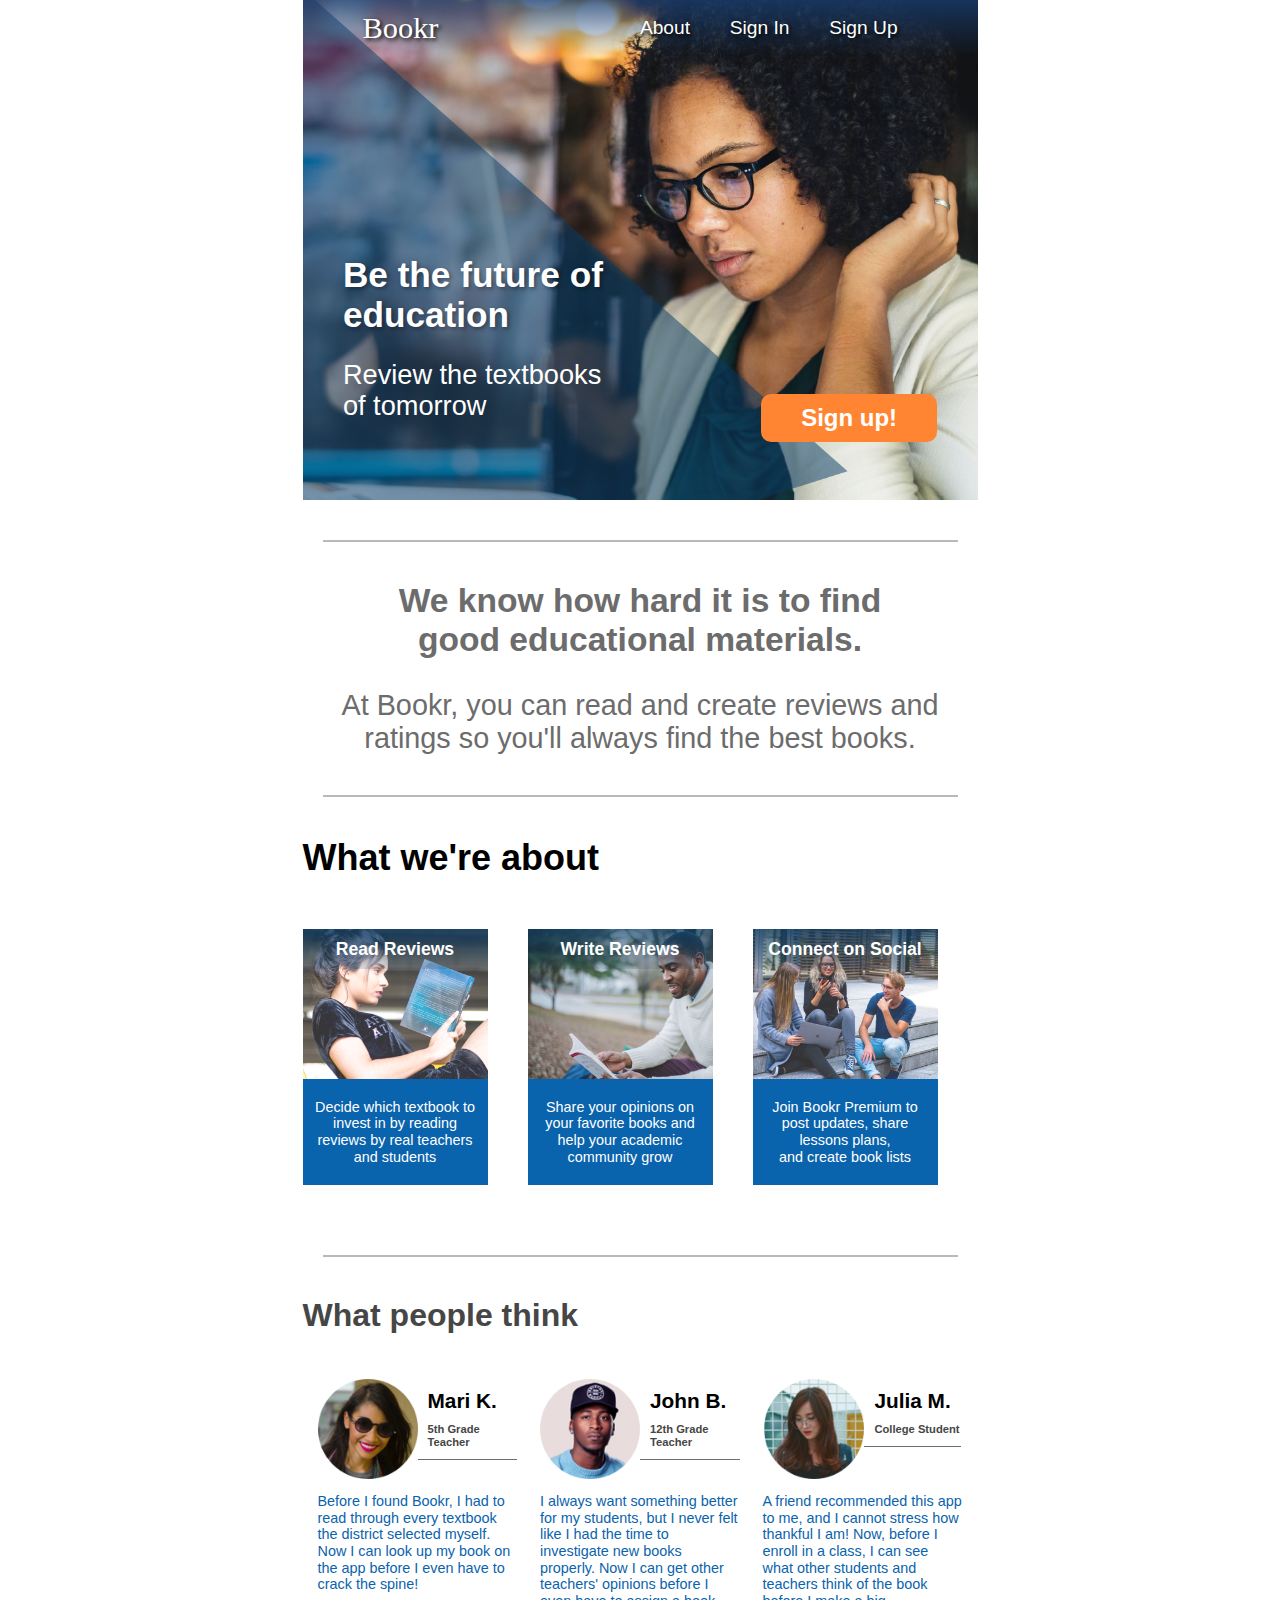
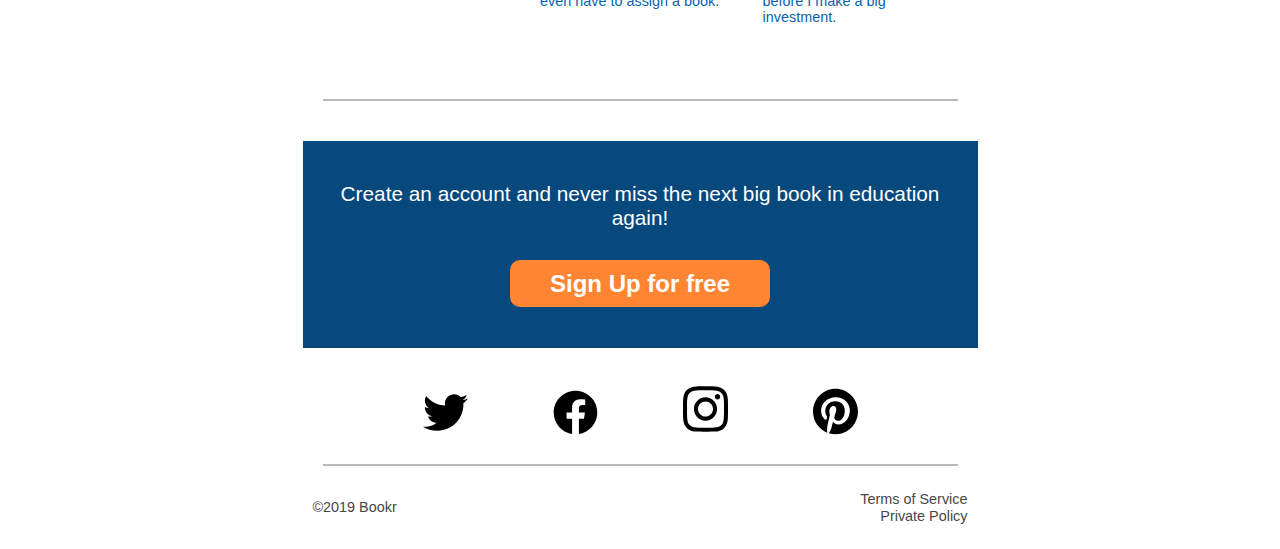
==== commit c7358d99: "Getting up to date" ====
--- a/index.html
+++ b/index.html
@@ -1,211 +1,211 @@
 <!DOCTYPE html>
 <html>
-  <head>
-    <title>Bookr</title>
-    <meta name="viewport" content="width=device-width, initial-scale=1.0" />
-    <link rel="icon" href="./favicon.ico" />
-    <link rel="stylesheet" type="text/css" href="./CSS/index.css" />
-  </head>
-
-  <body>
-    <!-- Page wrapper -->
-    <div class="page-wrapper">
-      <!-- Header -->
-      <header id="header" class="alt">
-        <!-- Banner -->
-        <section>
-          <div class="inner banner">
-            <!-- Nav -->
-            <nav class="nav">
-              <!-- <img src="" alt=""> Add gradient of the base blue color  -->
-              <a href="#" class="font-logo">Bookr</a>
-              <ul>
-                <li><a href="#">About</a></li>
-                <li><a href="#">Sign In</a></li>
-                <li><a href="#">Sign Up</a></li>
-              </ul>
-            </nav>
+
+<head>
+  <title>Bookr</title>
+  <meta name="viewport" content="width=device-width, initial-scale=1.0" />
+  <link rel="icon" href="./favicon.ico" />
+  <link rel="stylesheet" type="text/css" href="./CSS/index.css" />
+</head>
+
+<body>
+  <!-- Page wrapper -->
+  <div class="page-wrapper">
+    <!-- Header -->
+    <header id="header" class="alt">
+      <!-- Banner -->
+      <section>
+        <div class="inner banner">
+          <!-- Nav -->
+          <nav class="nav">
+            <!-- <img src="" alt=""> Add gradient of the base blue color  -->
+            <a href="#" class="font-logo">Bookr</a>
+            <ul>
+              <li><a href="#">About</a></li>
+              <li><a href="#">Sign In</a></li>
+              <li><a href="#">Sign Up</a></li>
+            </ul>
+          </nav>
+          <div>
+            <!-- Figure out the horizontal triangle image. -->
+          </div>
+          <section class="header-content">
+            <div class="h-top">
+              <h1>Be the future of education</h1>
+              <p>
+                Review the textbooks<br />
+                of tomorrow
+              </p>
+            </div>
+            <div class="h-bottom">
+              <button>Sign up!</button>
+            </div>
+          </section>
+        </div>
+      </section>
+    </header>
+    <!-- Main -->
+    <section>
+      <!-- Upper Section 1, Explains what the App/Web App is and what it does -->
+      <div class="black_line"></div>
+      <section>
+        <!-- This section will have the first info blurb, be sure to style the line thing -->
+        <div class="below-header">
+          <h2>
+            We know how hard it is to find<br />
+            good educational materials.
+          </h2>
+          <p>
+            At Bookr, you can read and create reviews and ratings so
+            you'll always find the best books.
+          </p>
+        </div>
+      </section>
+      <div class="black_line"></div>
+      <!-- Upper Section 2, Break down of the three main goals of the app, Read Reviews, Write Reviews, Connect on Social  -->
+      <div id="desktop">
+        <h2>What we're about</h2>
+      </div>
+      <section class="rows">
+
+        <div class="card_top">
+          <!-- main-top.less -->
+          <div class="img_1">
+            <h2>Read Reviews</h2>
+          </div>
+          <div class="blue">
+            <p>
+              Decide which textbook to invest in by reading reviews by real
+              teachers and students
+            </p>
+          </div>
+        </div>
+        <div class="black_line"></div>
+        <div class="card_top">
+          <div class="img_2">
+            <h2>Write Reviews</h2>
+          </div>
+          <div class="blue">
+            <p>
+              Share your opinions on your favorite books and help your
+              academic community grow
+            </p>
+          </div>
+        </div>
+        <div class="black_line"></div>
+        <div class="card_top">
+          <div class="img_3">
+            <h2>Connect on Social</h2>
+          </div>
+          <div class="blue">
+            <p>
+              Join Bookr Premium to post updates, share lessons plans,<br />
+              and create book lists
+            </p>
+          </div>
+        </div>
+        <div class="black_line"></div>
+      </section>
+      <!-- Upper Section 3, Shows the target Audiance giving reviews that push the three main goals of the app, Read Reviews, Write Reviews, Connect on Social  -->
+      <div class="black_line"></div>
+      <section>
+        <!-- Another Three card section with different style content -->
+        <h2 class="h2-quickfix_">What people think</h2>
+        <div class="large-card">
+          <!-- upper-section-2.less  -->
+          <div class="section-3">
+            <div class="parent">
+              <div>
+                <img src="assets/img/Marina-Picture.png" alt="" />
+              </div>
+              <div>
+                <h3>Mari K.</h3>
+                <h2>5th Grade Teacher</h2>
+              </div>
+            </div>
             <div>
-              <!-- Figure out the horizontal triangle image. -->
-            </div>
-            <section class="header-content">
-              <div class="h-top">
-                <h1>Be the future of education</h1>
-                <p>
-                  Review the textbooks<br />
-                  of tomorrow
-                </p>
-              </div>
-              <div class="h-bottom">
-                <button>Sign up!</button>
-              </div>
-            </section>
-          </div>
-        </section>
-      </header>
-      <!-- Main -->
-      <section>
-        <!-- Upper Section 1, Explains what the App/Web App is and what it does -->
-        <div class="black_line"></div>
-        <section>
-          <!-- This section will have the first info blurb, be sure to style the line thing -->
-          <div class="below-header">
-            <h2>
-              We know how hard it is to find<br />
-              good educational materials.
-            </h2>
-            <p>
-              At Bookr, you can read and <br />create reviews and ratings so<br />
-              you'll always find the best books.
-            </p>
-          </div>
-        </section>
-        <div class="black_line"></div>
-        <!-- Upper Section 2, Break down of the three main goals of the app, Read Reviews, Write Reviews, Connect on Social  -->
-        <section>
-          <div class="card_top">
-            <!-- main-top.less -->
-            <div class="img_1">
-              <h2>Read Reviews</h2>
-            </div>
-            <div class="blue">
               <p>
-                Decide which textbook to invest in by reading reviews by real
-                teachers and students
-              </p>
-            </div>
-          </div>
-          <div class="black_line"></div>
-          <div class="card_top">
-            <div class="img_2">
-              <h2>Write Reviews</h2>
-            </div>
-            <div class="blue">
+                Before I found Bookr, I had to read through every textbook the
+                district selected myself. Now I can look up my book on the app
+                before I even have to crack the spine!
+              </p>
+            </div>
+          </div>
+          <div class="section-3">
+            <div class="parent">
+              <div>
+                <img src="assets/img/John-Image.png" alt="" />
+              </div>
+              <div>
+                <h3>John B.</h3>
+                <h2>12th Grade Teacher</h2>
+              </div>
+            </div>
+            <div>
               <p>
-                Share your opinions on your favorite books and help your
-                academic community grow
-              </p>
-            </div>
-          </div>
-          <div class="black_line"></div>
-          <div class="card_top">
-            <div class="img_3">
-              <h2>Connect on Social</h2>
-            </div>
-            <div class="blue">
-              <p>
-                Join Bookr Premium to post updates, share lessons plans,<br />
-                and create book lists
-              </p>
-            </div>
-          </div>
-          <div class="black_line"></div>
-        </section>
-        <!-- Upper Section 3, Shows the target Audiance giving reviews that push the three main goals of the app, Read Reviews, Write Reviews, Connect on Social  -->
-        <section>
-          <!-- Another Three card section with different style content -->
-          <h2 class="h2-quickfix_">What people think</h2>
-          <div class="large-card">
-            <!-- upper-section-2.less  -->
-            <div class="section-3">
-              <div class="parent">
-                <div>
-                  <img src="assets/img/Marina-Picture.png" alt="" />
-                </div>
-                <div>
-                  <h3>Marina K.</h3>
-                  <h2>5th Grade Teacher</h2>
-                </div>
-              </div>
-              <div>
-                <p>
-                  Before I found Bookr, I had to read through every textbook the
-                  district selected myself. Now I can look up my book on the app
-                  before I even have to crack the spine!
-                </p>
-              </div>
-            </div>
-            <div class="section-3">
-              <div class="parent">
-                <div>
-                  <img src="assets/img/John-Image.png" alt="" />
-                </div>
-                <div>
-                  <h3>John B.</h3>
-                  <h2>12th Grade Teacher</h2>
-                </div>
-              </div>
-              <div>
-                <p>
-                  I always want something better for my students, but I never
-                  felt like I had the time to investigate new books properly.
-                  Now I can get other teachers' opinions before I even have to
-                  assign a book.
-                </p>
-              </div>
-            </div>
-            <div class="section-3">
-              <div class="parent">
-                <div>
-                  <img src="assets/img/Julia-Image.png" alt="" />
-                </div>
-                <div>
-                  <h3>Julia M.</h3>
-                  <h2>College Student</h2>
-                </div>
-              </div>
-              <div>
-                <p id="quick-fix">
-                  <!-- Last Child wasn't working as expected so I did a quick fix.-->
-                  A friend recommended this app to me, and I cannot stress how
-                  thankful I am! Now, before I enroll in a class, I can see what
-                  other students and teachers think of the book before I make a
-                  big investment.
-                </p>
-              </div>
-            </div>
-          </div>
-        </section>
-        <div class="black_line"></div>
-        <!-- Call to Action -->
-        <section class="call-2-action">
-          <p>
-            Create an account and never miss the next big book in education
-            again!
-          </p>
-          <button>Sign Up for free</button>
-        </section>
-      </section>
-
-      <!-- Footer -->
-      <section class="social-card">
-        <a href="#" class="social-icons"
-          ><img src="assets/img/twitter-brands.svg" alt="" />
-        </a>
-        <a href="#" class="social-icons"
-          ><img src="assets/img/facebook.svg" alt=""
-        /></a>
-        <a href="#" class="social-icons"
-          ><img src="assets/img/instagram-brands.svg" alt=""
-        /></a>
-        <a href="#" class="social-icons"
-          ><img src="assets/img/pinterest-brands.svg" alt=""
-        /></a>
-      </section>
-
-      <!-- Copyright -->
-      <div class="black_line_footer"></div>
-      <section class="copyright">
-        <p>&copy;2019 Bookr</p>
+                I always want something better for my students, but I never
+                felt like I had the time to investigate new books properly.
+                Now I can get other teachers' opinions before I even have to
+                assign a book.
+              </p>
+            </div>
+          </div>
+          <div class="section-3">
+            <div class="parent">
+              <div>
+                <img src="assets/img/Julia-Image.png" alt="" />
+              </div>
+              <div>
+                <h3>Julia M.</h3>
+                <h2>College Student</h2>
+              </div>
+            </div>
+            <div>
+              <p id="quick-fix">
+                <!-- Last Child wasn't working as expected so I did a quick fix.-->
+                A friend recommended this app to me, and I cannot stress how
+                thankful I am! Now, before I enroll in a class, I can see what
+                other students and teachers think of the book before I make a
+                big investment.
+              </p>
+            </div>
+          </div>
+        </div>
+      </section>
+      <div class="black_line"></div>
+      <!-- Call to Action -->
+      <section class="call-2-action">
         <p>
-          Terms of Service<br />
-          Private Policy
+          Create an account and never miss the next big book in education
+          again!
         </p>
-      </section>
-    </div>
+        <button>Sign Up for free</button>
+      </section>
+    </section>
+
+    <!-- Footer -->
+    <section class="social-card">
+      <a href="#" class="social-icons"><img src="assets/img/twitter-brands.svg" alt="" />
+      </a>
+      <a href="#" class="social-icons"><img src="assets/img/facebook.svg" alt="" /></a>
+      <a href="#" class="social-icons"><img src="assets/img/instagram-brands.svg" alt="" /></a>
+      <a href="#" class="social-icons"><img src="assets/img/pinterest-brands.svg" alt="" /></a>
+    </section>
+
+    <!-- Copyright -->
+    <div class="black_line_footer"></div>
+    <section class="copyright">
+      <p>&copy;2019 Bookr</p>
+      <p>
+        Terms of Service<br />
+        Private Policy
+      </p>
+    </section>
+    </>
 
     <!-- Scripts -->
     <script src="#"></script>
     <script src="#"></script>
-  </body>
-</html>
+</body>
+
+</html>--- a/CSS/index.css
+++ b/CSS/index.css
@@ -355,10 +355,31 @@
   max-width: 375px;
   background-color: #ffffff;
 }
+@media (min-width: 900px) {
+  .page-wrapper {
+    max-width: 675px;
+  }
+}
 .banner {
   background-image: url(../assets/img/Hero-banner-image.jpg);
+  background-repeat: no-repeat;
+  background-size: cover;
   height: 377px;
   background-size: 375px 377px;
+}
+@media (min-width: 900px) {
+  .banner {
+    background-color: #cccccc;
+    /* Used if the image is unavailable */
+    height: 500px;
+    /* You must set a specified height */
+    background-position: center;
+    /* Center the image */
+    background-repeat: no-repeat;
+    /* Do not repeat the image */
+    background-size: cover;
+    /* Resize the background image to cover the entire container */
+  }
 }
 .black_line {
   margin: 40px 20px;
@@ -378,9 +399,21 @@
   display: inline-block;
   border-radius: 10px;
 }
+@media (min-width: 900px) {
+  button {
+    padding: 10px 40px;
+    font-size: 1.5rem;
+  }
+}
 .h2-quickfix_ {
   margin-left: 25px;
   color: #464646;
+}
+@media (min-width: 900px) {
+  .h2-quickfix_ {
+    font-size: 2rem;
+    margin-left: 0;
+  }
 }
 .nav {
   height: 56px;
@@ -403,6 +436,12 @@
   font-size: 1.9rem;
   font-family: Cambria, Cochin, Georgia, Times, 'Times New Roman', serif;
 }
+@media (min-width: 900px) {
+  .nav .font-logo {
+    margin-left: 0px;
+    margin-right: 10px;
+  }
+}
 .nav ul {
   display: flex;
   flex-direction: row;
@@ -412,6 +451,13 @@
   margin-right: 20px;
   width: 80%;
 }
+@media (min-width: 900px) {
+  .nav ul {
+    width: 50%;
+    margin-right: 0;
+    font-size: 1.2rem;
+  }
+}
 .nav ul a {
   color: white;
   text-decoration: none;
@@ -423,15 +469,30 @@
   flex-direction: row;
   justify-content: space-around;
   align-items: flex-end;
+}
+@media (min-width: 900px) {
+  .header-content {
+    margin-top: 195px;
+  }
 }
 .header-content .h-top {
   width: 50%;
   margin-top: -20px;
   margin-bottom: 20px;
 }
+@media (min-width: 900px) {
+  .header-content .h-top p {
+    font-size: 1.7rem;
+  }
+}
 .header-content .h-top h1 {
   font-size: 2rem;
   text-shadow: 2px 2px 4px #00000060;
+}
+@media (min-width: 900px) {
+  .header-content .h-top h1 {
+    font-size: 2.2rem;
+  }
 }
 .below-header {
   display: flex;
@@ -442,20 +503,60 @@
   margin: 25px 18px;
   color: #6c6c6c;
 }
+@media (min-width: 900px) {
+  .below-header {
+    margin: 0;
+  }
+}
 .below-header h2 {
   font-size: 1.3rem;
   padding-top: 20px;
   padding-bottom: 20px;
 }
+@media (min-width: 900px) {
+  .below-header h2 {
+    padding-top: 0;
+    font-size: 2.1rem;
+  }
+}
 .below-header p {
   font-size: 1.3rem;
   padding-bottom: 20px;
   padding-top: 10px;
 }
-.card_top {
+@media (min-width: 900px) {
+  .below-header p {
+    font-size: 1.8rem;
+    padding-bottom: 0;
+  }
+}
+#desktop {
+  display: none;
+}
+@media (min-width: 900px) {
+  #desktop {
+    display: inline;
+    font-size: 1.5rem;
+  }
+}
+@media (min-width: 900px) {
+  .rows {
+    display: flex;
+    justify-content: space-between;
+    width: 100%;
+  }
+}
+.rows .card_top {
   color: white;
 }
-.card_top h2 {
+@media (min-width: 900px) {
+  .rows .card_top {
+    margin-top: 50px;
+    margin-bottom: 30px;
+    width: 100%;
+  }
+}
+.rows .card_top h2 {
   display: flex;
   flex-direction: row;
   justify-content: flex-start;
@@ -464,25 +565,51 @@
   background-image: linear-gradient(rgba(6, 58, 101, 0.698), rgba(6, 58, 101, 0.144));
   padding-left: 15px;
 }
-.card_top .img_1 {
+@media (min-width: 900px) {
+  .rows .card_top h2 {
+    height: auto;
+    padding: 10px;
+    font-size: 1.1rem;
+    display: flex;
+    flex-direction: row;
+    justify-content: center;
+    align-items: center;
+  }
+}
+.rows .card_top .img_1 {
   background-image: url(../assets/img/Read-Reviews-Image.png);
   background-repeat: no-repeat;
   background-size: cover;
   height: 250px;
 }
-.card_top .img_2 {
+@media (min-width: 900px) {
+  .rows .card_top .img_1 {
+    height: 150px;
+  }
+}
+.rows .card_top .img_2 {
   background-image: url(../assets/img/Write-Reviews-Image.png);
   background-repeat: no-repeat;
   background-size: cover;
   height: 250px;
 }
-.card_top .img_3 {
+@media (min-width: 900px) {
+  .rows .card_top .img_2 {
+    height: 150px;
+  }
+}
+.rows .card_top .img_3 {
   background-image: url(../assets/img/Connect-Image.png);
   background-repeat: no-repeat;
   background-size: cover;
   height: 250px;
 }
-.card_top .blue {
+@media (min-width: 900px) {
+  .rows .card_top .img_3 {
+    height: 150px;
+  }
+}
+.rows .card_top .blue {
   background-color: #0a63ad;
   height: 143px;
   display: flex;
@@ -493,20 +620,63 @@
   text-align: center;
   font-size: 1.2rem;
 }
+@media (min-width: 900px) {
+  .rows .card_top .blue {
+    font-size: 0.9rem;
+    padding: 20px 5px;
+    height: auto;
+  }
+}
 .large-card {
   margin: 50px 25px;
   padding: 0 15px;
   border-left: 3px solid #ff8533;
 }
+@media (min-width: 900px) {
+  .large-card {
+    border-left: none;
+    display: flex;
+    flex-direction: row;
+    justify-content: space-between;
+    align-items: flex-start;
+    margin: 0;
+    width: 100%;
+    margin-top: 45px;
+  }
+}
+@media (min-width: 900px) {
+  .section-3 {
+    width: 31%;
+  }
+}
 .section-3 .parent {
   display: flex;
   flex-direction: row;
   justify-content: center;
   align-items: center;
 }
+@media (min-width: 900px) {
+  .section-3 .parent img {
+    max-width: 100px;
+    height: auto;
+  }
+}
+@media (min-width: 900px) {
+  .section-3 .parent {
+    display: flex;
+    flex-direction: row;
+    justify-content: center;
+    align-items: flex-start;
+  }
+}
 .section-3 .parent div h3 {
   font-size: 1.5rem;
   padding: 10px;
+}
+@media (min-width: 900px) {
+  .section-3 .parent div h3 {
+    font-size: 1.3rem;
+  }
 }
 .section-3 .parent div h2 {
   font-size: 1rem;
@@ -514,9 +684,19 @@
   padding: 0 0 10px 10px;
   border-bottom: 1px solid #6c6c6c;
 }
+@media (min-width: 900px) {
+  .section-3 .parent div h2 {
+    font-size: 0.7rem;
+  }
+}
 .section-3 p {
   color: #0a63ad;
   padding: 10px 0 50px 0;
+}
+@media (min-width: 900px) {
+  .section-3 p {
+    font-size: 0.9rem;
+  }
 }
 #quick-fix {
   padding-bottom: 0;
@@ -543,6 +723,14 @@
   flex-direction: row;
   justify-content: space-between;
   align-items: baseline;
+}
+@media (min-width: 900px) {
+  .social-card {
+    display: flex;
+    flex-direction: row;
+    justify-content: space-evenly;
+    align-items: baseline;
+  }
 }
 .social-card .social-icons img {
   width: 45px;
